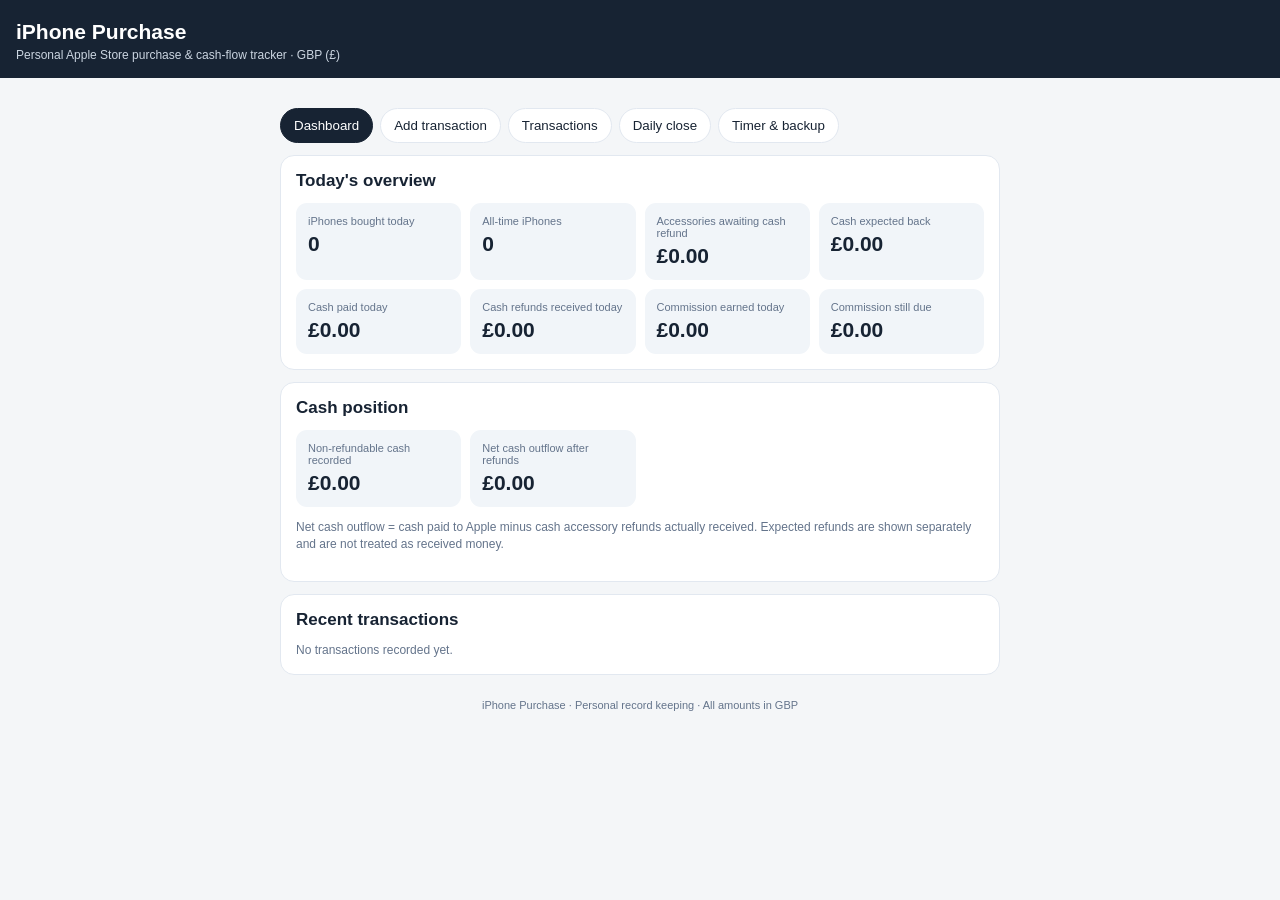
==== index.html @ ad288392 "Add files via upload" ====
<!doctype html>
<html lang="en">
<head>
<meta charset="utf-8">
<meta name="viewport" content="width=device-width, initial-scale=1, viewport-fit=cover">
<meta name="theme-color" content="#172333">
<title>iPhone Purchase</title>
<style>
:root{--ink:#172333;--muted:#64748b;--line:#e2e8f0;--bg:#f4f6f8;--card:#fff;--green:#16794b;--amber:#9a6200;--red:#b42318}
*{box-sizing:border-box}body{margin:0;background:var(--bg);color:#172333;font:15px -apple-system,BlinkMacSystemFont,"Segoe UI",sans-serif}
header{background:var(--ink);color:white;padding:20px 16px 16px;position:sticky;top:0;z-index:3}
header h1{font-size:21px;margin:0 0 4px}header p{margin:0;color:#cbd5e1;font-size:12px}
main{max-width:760px;margin:auto;padding:14px 12px 90px}
nav{display:flex;gap:7px;overflow:auto;padding:10px 0 12px;position:sticky;top:69px;background:var(--bg);z-index:2}
nav button{white-space:nowrap;border:1px solid var(--line);background:white;border-radius:20px;padding:9px 13px;color:var(--ink)}
nav button.active{background:var(--ink);color:white;border-color:var(--ink)}
section{display:none}section.active{display:block}
.card{background:var(--card);border:1px solid var(--line);border-radius:14px;padding:15px;margin:0 0 12px}
h2{font-size:17px;margin:0 0 12px}h3{font-size:14px;margin:0 0 9px}
.grid{display:grid;grid-template-columns:repeat(2,minmax(0,1fr));gap:9px}
.metric{background:#f1f5f9;border-radius:11px;padding:12px}.metric small{display:block;color:var(--muted);font-size:11px}.metric strong{display:block;font-size:21px;margin-top:5px;font-variant-numeric:tabular-nums}
label{display:block;font-size:12px;color:#475569;margin:10px 0 5px}
input,select,textarea{width:100%;padding:11px;border:1px solid #cbd5e1;border-radius:9px;background:white;font:inherit;color:var(--ink)}
input[type=checkbox]{width:auto}
.row{display:grid;grid-template-columns:1fr 1fr;gap:9px}
button.primary,.primary{background:var(--ink);color:white;border:0;border-radius:9px;padding:12px 14px;font-weight:600;width:100%;margin-top:12px}
button.secondary{background:white;border:1px solid var(--line);border-radius:9px;padding:10px 12px;color:var(--ink)}
button.danger{color:var(--red);border-color:#fecaca}
.note{font-size:12px;color:var(--muted);line-height:1.45}
.pill{display:inline-block;padding:4px 8px;border-radius:20px;background:#fef3c7;color:#854d0e;font-size:11px}
.pill.done{background:#dcfce7;color:#166534}
.item{border-top:1px solid var(--line);padding:12px 0}.item:first-child{border-top:0}
.itemhead{display:flex;justify-content:space-between;gap:10px;align-items:start}
.money{font-variant-numeric:tabular-nums;font-weight:650}
.actions{display:flex;gap:7px;flex-wrap:wrap;margin-top:9px}
.actions button{width:auto;margin:0}
.hidden{display:none!important}
#timer{font-size:34px;text-align:center;font-weight:700;font-variant-numeric:tabular-nums;padding:12px}
footer{color:var(--muted);font-size:11px;text-align:center;padding:12px}
@media(min-width:600px){main{padding:20px}nav{top:69px}.grid{grid-template-columns:repeat(4,minmax(0,1fr))}}
</style>
</head>
<body>
<header><h1>iPhone Purchase</h1><p>Personal Apple Store purchase & cash-flow tracker · GBP (£)</p></header>
<main>
<nav id="tabs">
<button class="active" data-tab="home">Dashboard</button><button data-tab="add">Add transaction</button><button data-tab="records">Transactions</button><button data-tab="day">Daily close</button><button data-tab="tools">Timer & backup</button>
</nav>

<section id="home" class="active">
<div class="card"><h2>Today's overview</h2><div class="grid">
<div class="metric"><small>iPhones bought today</small><strong id="todayPhones">0</strong></div>
<div class="metric"><small>All-time iPhones</small><strong id="allPhones">0</strong></div>
<div class="metric"><small>Accessories awaiting cash refund</small><strong id="pendingRefund">£0.00</strong></div>
<div class="metric"><small>Cash expected back</small><strong id="cashExpected">£0.00</strong></div>
<div class="metric"><small>Cash paid today</small><strong id="cashPaid">£0.00</strong></div>
<div class="metric"><small>Cash refunds received today</small><strong id="refundsToday">£0.00</strong></div>
<div class="metric"><small>Commission earned today</small><strong id="commissionToday">£0.00</strong></div>
<div class="metric"><small>Commission still due</small><strong id="commissionDue">£0.00</strong></div>
</div></div>
<div class="card"><h2>Cash position</h2><div class="grid">
<div class="metric"><small>Non-refundable cash recorded</small><strong id="nonrefTotal">£0.00</strong></div>
<div class="metric"><small>Net cash outflow after refunds</small><strong id="netCash">£0.00</strong></div>
</div><p class="note">Net cash outflow = cash paid to Apple minus cash accessory refunds actually received. Expected refunds are shown separately and are not treated as received money.</p></div>
<div class="card"><h2>Recent transactions</h2><div id="recent" class="note">No transactions recorded yet.</div></div>
</section>

<section id="add">
<div class="card"><h2>Record an Apple Store transaction</h2>
<p class="note">Enter the invoice total and split the payment across Apple Account balance, cash and card. The three payment amounts must equal the invoice total.</p>
<form id="txForm">
<label>Transaction date and time</label><input id="txDate" type="datetime-local" required>
<div class="row"><div><label>iPhone model</label><select id="model"><option>iPhone 18 Pro</option><option>iPhone 18 Pro Max</option><option>iPhone 18</option><option>iPhone Air</option><option>Other / older model</option></select></div><div><label>Colour / finish</label><input id="colour" placeholder="e.g. Natural Titanium"></div></div>
<div class="row"><div><label>Storage</label><input id="storage" placeholder="e.g. 256 GB"></div><div><label>Quantity</label><input id="qty" type="number" min="1" step="1" value="1" required></div></div>
<div class="row"><div><label>iPhone item total (£)</label><input id="phoneTotal" type="number" min="0" step=".01" placeholder="0.00" required></div><div><label>Accessories total (£)</label><input id="accessoryTotal" type="number" min="0" step=".01" value="0"></div></div>
<label>Invoice total (£)</label><input id="invoiceTotal" type="number" min="0" step=".01" placeholder="Total including accessories" required>
<label>Invoice number / reference (optional)</label><input id="invoiceRef" placeholder="Invoice reference">
<div class="row"><div><label>Apple Account balance (£)</label><input id="applePay" type="number" min="0" step=".01" value="0"></div><div><label>Cash paid (£)</label><input id="cashPay" type="number" min="0" step=".01" value="0"></div></div>
<label>Credit/debit card paid (£)</label><input id="cardPay" type="number" min="0" step=".01" value="0">
<div class="row"><div><label>Non-refundable cash (£)</label><input id="nonref" type="number" min="0" step=".01" value="0" required></div><div><label>Cash refund expected for accessories (£)</label><input id="refundExpected" type="number" min="0" step=".01" value="0"></div></div>
<div class="row"><div><label>Separate commission earned (£)</label><input id="commission" type="number" min="0" step=".01" value="0"></div><div><label>Commission already received (£)</label><input id="commissionReceived" type="number" min="0" step=".01" value="0"></div></div>
<label>Notes (optional)</label><textarea id="notes" rows="2" placeholder="Store, details, etc."></textarea>
<div id="validation" class="note" aria-live="polite"></div>
<button class="primary" type="submit">Save transaction & generate message</button>
</form></div>
</section>

<section id="records"><div class="card"><h2>Transaction history</h2><div id="allRecords" class="note">No transactions recorded yet.</div></div></section>

<section id="day">
<div class="card"><h2>Daily expenses & earnings</h2>
<label>Date</label><input id="dayDate" type="date">
<label>Expense description</label><input id="expenseName" placeholder="e.g. Travel, parking, food">
<label>Expense amount (£)</label><input id="expenseAmount" type="number" min="0" step=".01" placeholder="0.00">
<button class="primary" id="addExpense">Add expense</button>
<div id="daySummary" style="margin-top:15px"></div>
<div id="expensesList"></div>
</div>
<div class="card"><h2>Commission payments</h2><p class="note">Mark a commission as received only when the money has actually arrived.</p><div id="commissionList"></div></div>
</section>

<section id="tools">
<div class="card"><h2>Transaction timer</h2><div id="timer">00:00:00</div><p class="note" id="timerStatus" style="text-align:center">Timer stopped</p><div class="row"><button class="secondary" id="startTimer">Start</button><button class="secondary" id="stopTimer">Stop</button></div><button class="secondary" id="resetTimer">Reset</button><p class="note">The timer is a working-session timer. It records elapsed time while this page is open; use Stop when finished.</p></div>
<div class="card"><h2>Backup your records</h2><p class="note">Your records are stored on this iPhone in this browser. Export a backup regularly and keep it somewhere safe, such as iCloud Drive.</p><button class="primary" id="export">Export backup (JSON)</button><label>Restore from a previous backup</label><input type="file" id="importFile" accept="application/json"><p class="note">Restoring replaces the current records in this browser. Export a backup first.</p></div>
<div class="card"><h2>Data and calculation rules</h2><p class="note">Cash expected = accessory refund expected minus refunds already received. Net cash outflow = cash paid minus cash refunds received. Non-refundable cash is separately recorded for the partner message. Commission is tracked separately from that amount. The app does not assume an expected refund or unpaid commission has been received.</p></div>
</section>
<footer>iPhone Purchase · Personal record keeping · All amounts in GBP</footer>
</main>
<script>
(function(){
const $=id=>document.getElementById(id), money=n=>'£'+(Number(n)||0).toFixed(2), num=id=>Number($(id).value)||0;
let data=JSON.parse(localStorage.getItem('ipurchase_data')||'{"transactions":[],"expenses":[]}');
let timerStart=null,timerElapsed=0,timerInterval=null;
const save=()=>localStorage.setItem('ipurchase_data',JSON.stringify(data));
const today=()=>new Date().toISOString().slice(0,10);
const dateValue=()=>{let d=new Date();d.setMinutes(d.getMinutes()-d.getTimezoneOffset());return d.toISOString().slice(0,16)};
$('txDate').value=dateValue();$('dayDate').value=today();
function txDate(t){return (t.date||'').slice(0,10)}
function refundReceived(t){return (t.refunds||[]).reduce((s,r)=>s+r.amount,0)}
function cashExpected(t){return Math.max(0,t.refundExpected-refundReceived(t))}
function render(){
 const tx=data.transactions, td=today(), todays=tx.filter(t=>txDate(t)===td);
 const sum=(arr,k)=>arr.reduce((s,t)=>s+(Number(t[k])||0),0);
 $('todayPhones').textContent=todays.reduce((s,t)=>s+t.qty,0);
 $('allPhones').textContent=tx.reduce((s,t)=>s+t.qty,0);
 $('pendingRefund').textContent=money(tx.reduce((s,t)=>s+cashExpected(t),0));
 $('cashExpected').textContent=money(tx.reduce((s,t)=>s+cashExpected(t),0));
 $('cashPaid').textContent=money(sum(todays,'cash'));
 $('refundsToday').textContent=money(todays.reduce((s,t)=>s+refundReceived(t),0));
 $('commissionToday').textContent=money(sum(todays,'commission'));
 $('commissionDue').textContent=money(tx.reduce((s,t)=>s+Math.max(0,t.commission-t.commissionReceived),0));
 $('nonrefTotal').textContent=money(sum(tx,'nonref'));
 $('netCash').textContent=money(tx.reduce((s,t)=>s+t.cash-refundReceived(t),0));
 const recent=[...tx].reverse().slice(0,4);
 $('recent').innerHTML=recent.length?recent.map(t=>txLine(t,false)).join(''):'No transactions recorded yet.';
 $('allRecords').innerHTML=tx.length?[...tx].reverse().map(t=>txLine(t,true)).join(''):'No transactions recorded yet.';
 renderDay();
 renderCommission();
}
function txLine(t,actions){
 const pending=cashExpected(t), refunded=refundReceived(t);
 return `<div class="item"><div class="itemhead"><div><strong>${esc(t.model)} × ${t.qty}</strong><div class="note">${esc(t.date.replace('T',' '))}${t.ref?' · '+esc(t.ref):''}</div></div><strong class="money">${money(t.total)}</strong></div><div class="note">Apple balance ${money(t.apple)} · Cash ${money(t.cash)} · Card ${money(t.card)}<br>Accessories ${money(t.accessories)} · Non-refundable cash ${money(t.nonref)} · Commission ${money(t.commission)}</div><div class="note">Refund received ${money(refunded)} · Still expected ${money(pending)}</div>${pending>0?`<div class="actions"><button class="secondary" onclick="recordRefund('${t.id}')">Complete cash refund</button></div>`:'<span class="pill done">Refund complete / none due</span>'}${actions?`<div class="actions"><button class="secondary" onclick="copyMsg('${t.id}')">Copy partner message</button><button class="secondary danger" onclick="deleteTx('${t.id}')">Delete</button></div>`:''}</div>`;
}
function renderDay(){
 const d=$('dayDate').value||today(), ts=data.transactions.filter(t=>txDate(t)===d), ex=data.expenses.filter(e=>e.date===d);
 const earned=ts.reduce((s,t)=>s+t.commission,0), received=ts.reduce((s,t)=>s+t.commissionReceived,0), expenses=ex.reduce((s,e)=>s+e.amount,0);
 $('daySummary').innerHTML=`<div class="grid"><div class="metric"><small>Commission earned</small><strong>${money(earned)}</strong></div><div class="metric"><small>Commission received</small><strong>${money(received)}</strong></div><div class="metric"><small>Commission outstanding</small><strong>${money(earned-received)}</strong></div><div class="metric"><small>Expenses</small><strong>${money(expenses)}</strong></div><div class="metric"><small>Net earned (earned less expenses)</small><strong>${money(earned-expenses)}</strong></div><div class="metric"><small>Cash received less expenses</small><strong>${money(received-expenses)}</strong></div></div>`;
 $('expensesList').innerHTML=ex.length?'<h3 style="margin-top:14px">Expenses</h3>'+ex.map(e=>`<div class="item">${esc(e.name)} <strong style="float:right">${money(e.amount)}</strong></div>`).join(''):'<p class="note">No expenses entered for this date.</p>';
}
function renderCommission(){
 const pending=data.transactions.filter(t=>t.commission>t.commissionReceived);
 $('commissionList').innerHTML=pending.length?pending.map(t=>`<div class="item"><strong>${esc(t.model)}</strong><div class="note">${esc(t.date.replace('T',' '))} · Outstanding ${money(t.commission-t.commissionReceived)}</div><button class="secondary" onclick="receiveCommission('${t.id}')">Mark remaining commission received</button></div>`).join(''):'<p class="note">No outstanding commission.</p>';
}
function esc(s){return String(s??'').replace(/[&<>"']/g,c=>({'&':'&amp;','<':'&lt;','>':'&gt;','"':'&quot;',"'":'&#39;'}[c]))}
function message(t){return `Done with £${t.nonref.toFixed(2)}`}
window.copyMsg=async id=>{let t=data.transactions.find(x=>x.id===id);if(!t)return;let m=message(t);try{await navigator.clipboard.writeText(m);alert('Copied: '+m)}catch(e){prompt('Copy this partner message:',m)}};
window.recordRefund=id=>{let t=data.transactions.find(x=>x.id===id);if(!t)return;let left=cashExpected(t);let v=prompt('Cash refund actually received (£). Amount still expected: '+money(left),left.toFixed(2));if(v===null)return;let a=Number(v);if(!Number.isFinite(a)||a<=0||a>left+0.001){alert('Enter an amount greater than zero and no more than the outstanding expected refund.');return}t.refunds=t.refunds||[];t.refunds.push({amount:a,date:new Date().toISOString()});save();render()};
window.deleteTx=id=>{if(!confirm('Delete this transaction and its refund history?'))return;data.transactions=data.transactions.filter(t=>t.id!==id);save();render()};
window.receiveCommission=id=>{let t=data.transactions.find(x=>x.id===id);if(!t)return;let due=t.commission-t.commissionReceived;let v=prompt('Commission received now (£). Outstanding: '+money(due),due.toFixed(2));if(v===null)return;let a=Number(v);if(!Number.isFinite(a)||a<=0||a>due+0.001){alert('Enter an amount up to the outstanding commission.');return}t.commissionReceived+=a;save();render()};
$('tabs').addEventListener('click',e=>{let b=e.target.closest('button[data-tab]');if(!b)return;document.querySelectorAll('nav button').forEach(x=>x.classList.toggle('active',x===b));document.querySelectorAll('main section').forEach(s=>s.classList.toggle('active',s.id===b.dataset.tab));});
$('accessoryTotal').addEventListener('input',()=>{$('refundExpected').value=$('accessoryTotal').value||0});
$('txForm').addEventListener('submit',e=>{
 e.preventDefault();
 let total=num('invoiceTotal'),apple=num('applePay'),cash=num('cashPay'),card=num('cardPay'),nonref=num('nonref'),expected=num('refundExpected'),commission=num('commission'),commReceived=num('commissionReceived');
 let errors=[];
 if(Math.abs(apple+cash+card-total)>.009)errors.push('Apple balance + cash + card must equal the invoice total.');
 if(nonref>cash)errors.push('Non-refundable cash cannot exceed the cash paid amount.');
 if(expected>num('accessoryTotal'))errors.push('Expected cash refund cannot exceed the accessories total.');
 if(commReceived>commission)errors.push('Commission received cannot exceed commission earned.');
 if(num('phoneTotal')+num('accessoryTotal')>total+.009)errors.push('iPhone total plus accessories cannot exceed the invoice total.');
 if(num('qty')<1||!Number.isInteger(num('qty')))errors.push('Quantity must be a whole number of at least 1.');
 $('validation').textContent=errors.join(' ');
 if(errors.length)return;
 let t={id:crypto.randomUUID?crypto.randomUUID():String(Date.now()),date:$('txDate').value,model:$('model').value+( $('storage').value?' · '+$('storage').value:'' )+( $('colour').value?' · '+$('colour').value:''),qty:num('qty'),phoneTotal:num('phoneTotal'),accessories:num('accessoryTotal'),total,apple,cash,card,nonref,refundExpected:expected,refunds:[],commission,commissionReceived:commReceived,ref:$('invoiceRef').value,notes:$('notes').value};
 data.transactions.push(t);save();render();
 let msg=message(t);$('validation').innerHTML='Saved successfully. Partner message: <strong>'+esc(msg)+'</strong>';
 try{navigator.clipboard.writeText(msg)}catch(e){}
 e.target.reset();$('txDate').value=dateValue();$('qty').value=1;$('applePay').value=0;$('cashPay').value=0;$('cardPay').value=0;$('accessoryTotal').value=0;$('refundExpected').value=0;$('nonref').value=0;$('commission').value=0;$('commissionReceived').value=0;
});
$('addExpense').addEventListener('click',()=>{let name=$('expenseName').value.trim(),amount=num('expenseAmount'),date=$('dayDate').value;if(!name||amount<=0){alert('Enter an expense description and amount.');return}data.expenses.push({id:String(Date.now()),date,name,amount});save();$('expenseName').value='';$('expenseAmount').value='';render()});
$('dayDate').addEventListener('change',renderDay);
function timerRender(){let s=Math.floor(timerElapsed+(timerStart?(Date.now()-timerStart)/1000:0));$('timer').textContent=[Math.floor(s/3600),Math.floor(s%3600/60),s%60].map(n=>String(n).padStart(2,'0')).join(':')}
$('startTimer').onclick=()=>{if(timerStart)return;timerStart=Date.now();$('timerStatus').textContent='Timer running';timerInterval=setInterval(timerRender,500)};
$('stopTimer').onclick=()=>{if(timerStart){timerElapsed+=(Date.now()-timerStart)/1000;timerStart=null;clearInterval(timerInterval);$('timerStatus').textContent='Timer stopped'}timerRender()};
$('resetTimer').onclick=()=>{timerStart=null;timerElapsed=0;clearInterval(timerInterval);$('timerStatus').textContent='Timer reset';timerRender()};
$('export').onclick=()=>{let blob=new Blob([JSON.stringify(data,null,2)],{type:'application/json'}),url=URL.createObjectURL(blob),a=document.createElement('a');a.href=url;a.download='iphone-purchase-backup-'+today()+'.json';a.click();URL.revokeObjectURL(url)};
$('importFile').onchange=async e=>{let f=e.target.files[0];if(!f)return;try{let v=JSON.parse(await f.text());if(!v||!Array.isArray(v.transactions)||!Array.isArray(v.expenses))throw Error();if(!confirm('Replace current records with this backup?'))return;data=v;save();render();alert('Backup restored.')}catch(err){alert('This backup file is invalid.')}e.target.value=''};
render();
})();
</script>
</body></html>
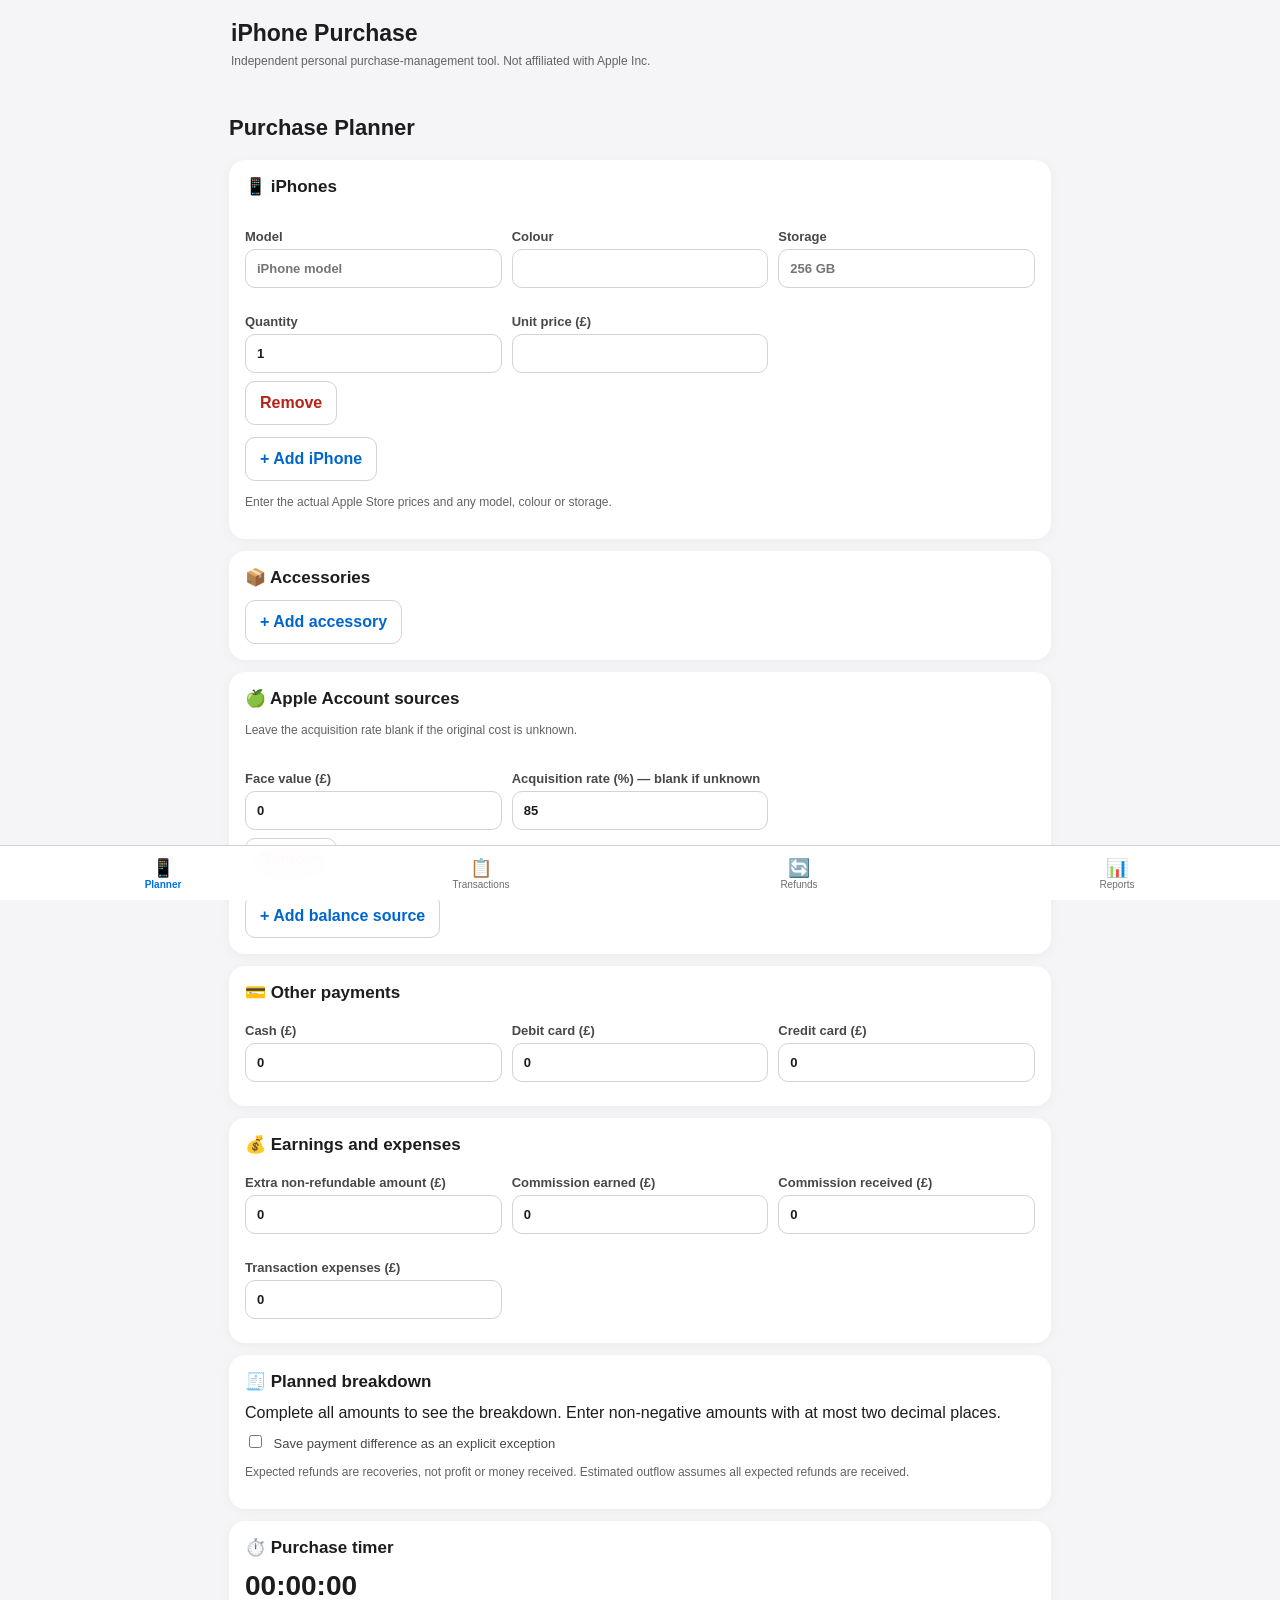
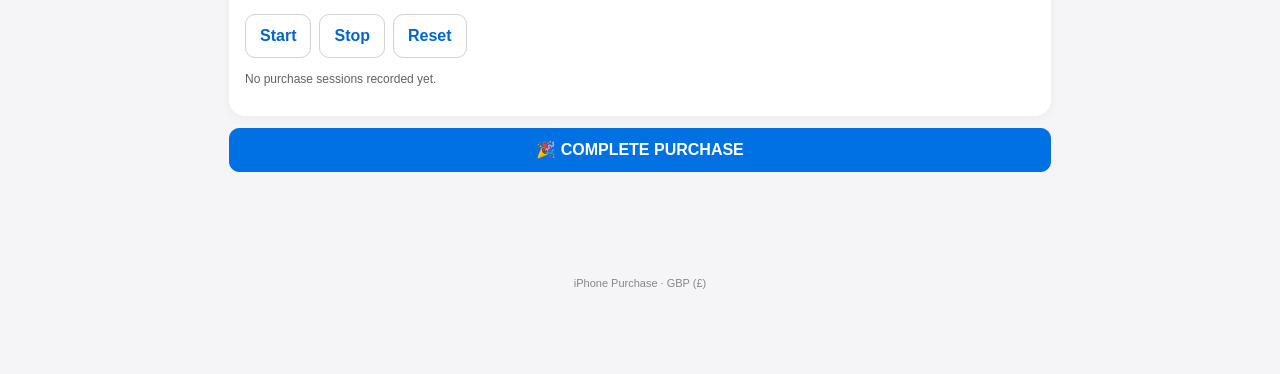
==== commit 3cc6d1b1: "Add mobile purchase and financial workflows Co-authored-by: ashar15169 <353837147+ashar15169@users.n" ====
--- a/index.html
+++ b/index.html
@@ -1,191 +1,43 @@
 <!doctype html>
 <html lang="en">
 <head>
-<meta charset="utf-8">
-<meta name="viewport" content="width=device-width, initial-scale=1, viewport-fit=cover">
-<meta name="theme-color" content="#172333">
-<title>iPhone Purchase</title>
-<style>
-:root{--ink:#172333;--muted:#64748b;--line:#e2e8f0;--bg:#f4f6f8;--card:#fff;--green:#16794b;--amber:#9a6200;--red:#b42318}
-*{box-sizing:border-box}body{margin:0;background:var(--bg);color:#172333;font:15px -apple-system,BlinkMacSystemFont,"Segoe UI",sans-serif}
-header{background:var(--ink);color:white;padding:20px 16px 16px;position:sticky;top:0;z-index:3}
-header h1{font-size:21px;margin:0 0 4px}header p{margin:0;color:#cbd5e1;font-size:12px}
-main{max-width:760px;margin:auto;padding:14px 12px 90px}
-nav{display:flex;gap:7px;overflow:auto;padding:10px 0 12px;position:sticky;top:69px;background:var(--bg);z-index:2}
-nav button{white-space:nowrap;border:1px solid var(--line);background:white;border-radius:20px;padding:9px 13px;color:var(--ink)}
-nav button.active{background:var(--ink);color:white;border-color:var(--ink)}
-section{display:none}section.active{display:block}
-.card{background:var(--card);border:1px solid var(--line);border-radius:14px;padding:15px;margin:0 0 12px}
-h2{font-size:17px;margin:0 0 12px}h3{font-size:14px;margin:0 0 9px}
-.grid{display:grid;grid-template-columns:repeat(2,minmax(0,1fr));gap:9px}
-.metric{background:#f1f5f9;border-radius:11px;padding:12px}.metric small{display:block;color:var(--muted);font-size:11px}.metric strong{display:block;font-size:21px;margin-top:5px;font-variant-numeric:tabular-nums}
-label{display:block;font-size:12px;color:#475569;margin:10px 0 5px}
-input,select,textarea{width:100%;padding:11px;border:1px solid #cbd5e1;border-radius:9px;background:white;font:inherit;color:var(--ink)}
-input[type=checkbox]{width:auto}
-.row{display:grid;grid-template-columns:1fr 1fr;gap:9px}
-button.primary,.primary{background:var(--ink);color:white;border:0;border-radius:9px;padding:12px 14px;font-weight:600;width:100%;margin-top:12px}
-button.secondary{background:white;border:1px solid var(--line);border-radius:9px;padding:10px 12px;color:var(--ink)}
-button.danger{color:var(--red);border-color:#fecaca}
-.note{font-size:12px;color:var(--muted);line-height:1.45}
-.pill{display:inline-block;padding:4px 8px;border-radius:20px;background:#fef3c7;color:#854d0e;font-size:11px}
-.pill.done{background:#dcfce7;color:#166534}
-.item{border-top:1px solid var(--line);padding:12px 0}.item:first-child{border-top:0}
-.itemhead{display:flex;justify-content:space-between;gap:10px;align-items:start}
-.money{font-variant-numeric:tabular-nums;font-weight:650}
-.actions{display:flex;gap:7px;flex-wrap:wrap;margin-top:9px}
-.actions button{width:auto;margin:0}
-.hidden{display:none!important}
-#timer{font-size:34px;text-align:center;font-weight:700;font-variant-numeric:tabular-nums;padding:12px}
-footer{color:var(--muted);font-size:11px;text-align:center;padding:12px}
-@media(min-width:600px){main{padding:20px}nav{top:69px}.grid{grid-template-columns:repeat(4,minmax(0,1fr))}}
-</style>
+  <meta charset="utf-8">
+  <meta name="viewport" content="width=device-width, initial-scale=1, viewport-fit=cover">
+  <meta name="theme-color" content="#f5f5f7">
+  <title>iPhone Purchase</title>
+  <link rel="stylesheet" href="style.css">
 </head>
 <body>
-<header><h1>iPhone Purchase</h1><p>Personal Apple Store purchase & cash-flow tracker · GBP (£)</p></header>
+<header><h1><span class="brand" aria-hidden="true"> </span>iPhone Purchase</h1><p>Independent personal purchase-management tool. Not affiliated with Apple Inc.</p></header>
+<nav aria-label="Main navigation">
+  <button class="active" data-tab="planner">📱<span>Planner</span></button>
+  <button data-tab="transactions">📋<span>Transactions</span></button>
+  <button data-tab="refunds">🔄<span>Refunds</span></button>
+  <button data-tab="reports">📊<span>Reports</span></button>
+</nav>
 <main>
-<nav id="tabs">
-<button class="active" data-tab="home">Dashboard</button><button data-tab="add">Add transaction</button><button data-tab="records">Transactions</button><button data-tab="day">Daily close</button><button data-tab="tools">Timer & backup</button>
-</nav>
-
-<section id="home" class="active">
-<div class="card"><h2>Today's overview</h2><div class="grid">
-<div class="metric"><small>iPhones bought today</small><strong id="todayPhones">0</strong></div>
-<div class="metric"><small>All-time iPhones</small><strong id="allPhones">0</strong></div>
-<div class="metric"><small>Accessories awaiting cash refund</small><strong id="pendingRefund">£0.00</strong></div>
-<div class="metric"><small>Cash expected back</small><strong id="cashExpected">£0.00</strong></div>
-<div class="metric"><small>Cash paid today</small><strong id="cashPaid">£0.00</strong></div>
-<div class="metric"><small>Cash refunds received today</small><strong id="refundsToday">£0.00</strong></div>
-<div class="metric"><small>Commission earned today</small><strong id="commissionToday">£0.00</strong></div>
-<div class="metric"><small>Commission still due</small><strong id="commissionDue">£0.00</strong></div>
-</div></div>
-<div class="card"><h2>Cash position</h2><div class="grid">
-<div class="metric"><small>Non-refundable cash recorded</small><strong id="nonrefTotal">£0.00</strong></div>
-<div class="metric"><small>Net cash outflow after refunds</small><strong id="netCash">£0.00</strong></div>
-</div><p class="note">Net cash outflow = cash paid to Apple minus cash accessory refunds actually received. Expected refunds are shown separately and are not treated as received money.</p></div>
-<div class="card"><h2>Recent transactions</h2><div id="recent" class="note">No transactions recorded yet.</div></div>
-</section>
-
-<section id="add">
-<div class="card"><h2>Record an Apple Store transaction</h2>
-<p class="note">Enter the invoice total and split the payment across Apple Account balance, cash and card. The three payment amounts must equal the invoice total.</p>
-<form id="txForm">
-<label>Transaction date and time</label><input id="txDate" type="datetime-local" required>
-<div class="row"><div><label>iPhone model</label><select id="model"><option>iPhone 18 Pro</option><option>iPhone 18 Pro Max</option><option>iPhone 18</option><option>iPhone Air</option><option>Other / older model</option></select></div><div><label>Colour / finish</label><input id="colour" placeholder="e.g. Natural Titanium"></div></div>
-<div class="row"><div><label>Storage</label><input id="storage" placeholder="e.g. 256 GB"></div><div><label>Quantity</label><input id="qty" type="number" min="1" step="1" value="1" required></div></div>
-<div class="row"><div><label>iPhone item total (£)</label><input id="phoneTotal" type="number" min="0" step=".01" placeholder="0.00" required></div><div><label>Accessories total (£)</label><input id="accessoryTotal" type="number" min="0" step=".01" value="0"></div></div>
-<label>Invoice total (£)</label><input id="invoiceTotal" type="number" min="0" step=".01" placeholder="Total including accessories" required>
-<label>Invoice number / reference (optional)</label><input id="invoiceRef" placeholder="Invoice reference">
-<div class="row"><div><label>Apple Account balance (£)</label><input id="applePay" type="number" min="0" step=".01" value="0"></div><div><label>Cash paid (£)</label><input id="cashPay" type="number" min="0" step=".01" value="0"></div></div>
-<label>Credit/debit card paid (£)</label><input id="cardPay" type="number" min="0" step=".01" value="0">
-<div class="row"><div><label>Non-refundable cash (£)</label><input id="nonref" type="number" min="0" step=".01" value="0" required></div><div><label>Cash refund expected for accessories (£)</label><input id="refundExpected" type="number" min="0" step=".01" value="0"></div></div>
-<div class="row"><div><label>Separate commission earned (£)</label><input id="commission" type="number" min="0" step=".01" value="0"></div><div><label>Commission already received (£)</label><input id="commissionReceived" type="number" min="0" step=".01" value="0"></div></div>
-<label>Notes (optional)</label><textarea id="notes" rows="2" placeholder="Store, details, etc."></textarea>
-<div id="validation" class="note" aria-live="polite"></div>
-<button class="primary" type="submit">Save transaction & generate message</button>
-</form></div>
-</section>
-
-<section id="records"><div class="card"><h2>Transaction history</h2><div id="allRecords" class="note">No transactions recorded yet.</div></div></section>
-
-<section id="day">
-<div class="card"><h2>Daily expenses & earnings</h2>
-<label>Date</label><input id="dayDate" type="date">
-<label>Expense description</label><input id="expenseName" placeholder="e.g. Travel, parking, food">
-<label>Expense amount (£)</label><input id="expenseAmount" type="number" min="0" step=".01" placeholder="0.00">
-<button class="primary" id="addExpense">Add expense</button>
-<div id="daySummary" style="margin-top:15px"></div>
-<div id="expensesList"></div>
-</div>
-<div class="card"><h2>Commission payments</h2><p class="note">Mark a commission as received only when the money has actually arrived.</p><div id="commissionList"></div></div>
-</section>
-
-<section id="tools">
-<div class="card"><h2>Transaction timer</h2><div id="timer">00:00:00</div><p class="note" id="timerStatus" style="text-align:center">Timer stopped</p><div class="row"><button class="secondary" id="startTimer">Start</button><button class="secondary" id="stopTimer">Stop</button></div><button class="secondary" id="resetTimer">Reset</button><p class="note">The timer is a working-session timer. It records elapsed time while this page is open; use Stop when finished.</p></div>
-<div class="card"><h2>Backup your records</h2><p class="note">Your records are stored on this iPhone in this browser. Export a backup regularly and keep it somewhere safe, such as iCloud Drive.</p><button class="primary" id="export">Export backup (JSON)</button><label>Restore from a previous backup</label><input type="file" id="importFile" accept="application/json"><p class="note">Restoring replaces the current records in this browser. Export a backup first.</p></div>
-<div class="card"><h2>Data and calculation rules</h2><p class="note">Cash expected = accessory refund expected minus refunds already received. Net cash outflow = cash paid minus cash refunds received. Non-refundable cash is separately recorded for the partner message. Commission is tracked separately from that amount. The app does not assume an expected refund or unpaid commission has been received.</p></div>
-</section>
-<footer>iPhone Purchase · Personal record keeping · All amounts in GBP</footer>
+  <div id="notice" role="status" aria-live="polite"></div>
+  <section id="planner">
+    <h2>Purchase Planner</h2>
+    <form id="purchaseForm">
+      <div class="card"><h3>📱 iPhones</h3><div id="phones"></div><button type="button" class="secondary" id="addPhone">+ Add iPhone</button><p class="hint">Enter the actual Apple Store prices and any model, colour or storage.</p></div>
+      <div class="card"><h3>📦 Accessories</h3><div id="accessories"></div><button type="button" class="secondary" id="addAccessory">+ Add accessory</button></div>
+      <div class="card"><h3>🍏 Apple Account sources</h3><p class="hint">Leave the acquisition rate blank if the original cost is unknown.</p><div id="sources"></div><button type="button" class="secondary" id="addSource">+ Add balance source</button><div id="comparison"></div></div>
+      <div class="card"><h3>💳 Other payments</h3><div class="fields"><label>Cash (£)<input id="cash" type="number" min="0" step="0.01" value="0" required></label><label>Debit card (£)<input id="debit" type="number" min="0" step="0.01" value="0" required></label><label>Credit card (£)<input id="credit" type="number" min="0" step="0.01" value="0" required></label></div></div>
+      <div class="card"><h3>💰 Earnings and expenses</h3><div class="fields"><label>Extra non-refundable amount (£)<input id="extra" type="number" min="0" step="0.01" value="0" required></label><label>Commission earned (£)<input id="commission" type="number" min="0" step="0.01" value="0" required></label><label>Commission received (£)<input id="commissionReceived" type="number" min="0" step="0.01" value="0" required></label><label>Transaction expenses (£)<input id="purchaseExpense" type="number" min="0" step="0.01" value="0" required></label></div></div>
+      <div class="card"><h3>🧾 Planned breakdown</h3><div id="breakdown"></div><label class="check"><input id="exception" type="checkbox"> Save payment difference as an explicit exception</label><p class="hint">Expected refunds are recoveries, not profit or money received. Estimated outflow assumes all expected refunds are received.</p></div>
+      <div class="card"><h3>⏱️ Purchase timer</h3><strong id="timer">00:00:00</strong><div class="actions"><button type="button" class="secondary" id="startTimer">Start</button><button type="button" class="secondary" id="stopTimer">Stop</button><button type="button" class="secondary" id="resetTimer">Reset</button></div><p class="hint" id="timerStats"></p></div>
+      <button class="primary" type="submit">🎉 COMPLETE PURCHASE</button>
+    </form>
+  </section>
+  <section id="transactions" hidden><h2>Transactions</h2><div class="card"><div id="transactionStats" class="metrics"></div></div><div class="card"><div class="fields"><label>Search<input id="search" type="search" placeholder="Reference or model"></label><label>Date<input id="filterDate" type="date"></label><label>Model<input id="filterModel" placeholder="Model"></label><label>Refund status<select id="filterRefund"><option value="">All</option><option>Awaiting return</option><option>Returned, refund pending</option><option>Partially refunded</option><option>Fully refunded</option><option>Not refundable</option></select></label><label>Verification<select id="filterVerification"><option value="">All</option><option>Awaiting verification</option><option>Match</option><option>Difference detected</option></select></label></div><div id="transactionList"></div></div></section>
+  <section id="refunds" hidden><h2>Refunds</h2><div class="card"><div id="refundStats" class="metrics"></div></div><div id="refundList"></div></section>
+  <section id="reports" hidden><h2>Earnings &amp; Reports</h2><div class="card"><div id="reportStats" class="metrics"></div><p class="hint">Estimated profit uses earned commission; it is not cash received. Profit is incomplete if balance acquisition costs are unknown.</p></div><div class="card"><h3>Add expense</h3><form id="expenseForm"><div class="fields"><label>Date<input id="expenseDate" type="date" required></label><label>Description<input id="expenseDescription" required></label><label>Category<input id="expenseCategory" required></label><label>Amount (£)<input id="expenseAmount" type="number" min="0.01" step="0.01" required></label><label>Transaction reference (optional)<input id="expenseTransaction"></label></div><button class="primary">Add expense</button></form><div id="expenseList"></div></div>
+  <div class="card"><h3>☁️ Backup and privacy</h3><p class="hint">Records and invoice attachments stay in this browser on this device. They do not sync and can be lost when browser data is cleared. Export a backup regularly and keep it private.</p><div class="actions"><button id="exportJson" class="secondary">Export JSON backup</button><button id="exportCsv" class="secondary">Export transactions CSV</button></div><label>Restore JSON backup (replaces current records)<input id="importJson" type="file" accept=".json,application/json"></label></div></section>
 </main>
-<script>
-(function(){
-const $=id=>document.getElementById(id), money=n=>'£'+(Number(n)||0).toFixed(2), num=id=>Number($(id).value)||0;
-let data=JSON.parse(localStorage.getItem('ipurchase_data')||'{"transactions":[],"expenses":[]}');
-let timerStart=null,timerElapsed=0,timerInterval=null;
-const save=()=>localStorage.setItem('ipurchase_data',JSON.stringify(data));
-const today=()=>new Date().toISOString().slice(0,10);
-const dateValue=()=>{let d=new Date();d.setMinutes(d.getMinutes()-d.getTimezoneOffset());return d.toISOString().slice(0,16)};
-$('txDate').value=dateValue();$('dayDate').value=today();
-function txDate(t){return (t.date||'').slice(0,10)}
-function refundReceived(t){return (t.refunds||[]).reduce((s,r)=>s+r.amount,0)}
-function cashExpected(t){return Math.max(0,t.refundExpected-refundReceived(t))}
-function render(){
- const tx=data.transactions, td=today(), todays=tx.filter(t=>txDate(t)===td);
- const sum=(arr,k)=>arr.reduce((s,t)=>s+(Number(t[k])||0),0);
- $('todayPhones').textContent=todays.reduce((s,t)=>s+t.qty,0);
- $('allPhones').textContent=tx.reduce((s,t)=>s+t.qty,0);
- $('pendingRefund').textContent=money(tx.reduce((s,t)=>s+cashExpected(t),0));
- $('cashExpected').textContent=money(tx.reduce((s,t)=>s+cashExpected(t),0));
- $('cashPaid').textContent=money(sum(todays,'cash'));
- $('refundsToday').textContent=money(todays.reduce((s,t)=>s+refundReceived(t),0));
- $('commissionToday').textContent=money(sum(todays,'commission'));
- $('commissionDue').textContent=money(tx.reduce((s,t)=>s+Math.max(0,t.commission-t.commissionReceived),0));
- $('nonrefTotal').textContent=money(sum(tx,'nonref'));
- $('netCash').textContent=money(tx.reduce((s,t)=>s+t.cash-refundReceived(t),0));
- const recent=[...tx].reverse().slice(0,4);
- $('recent').innerHTML=recent.length?recent.map(t=>txLine(t,false)).join(''):'No transactions recorded yet.';
- $('allRecords').innerHTML=tx.length?[...tx].reverse().map(t=>txLine(t,true)).join(''):'No transactions recorded yet.';
- renderDay();
- renderCommission();
-}
-function txLine(t,actions){
- const pending=cashExpected(t), refunded=refundReceived(t);
- return `<div class="item"><div class="itemhead"><div><strong>${esc(t.model)} × ${t.qty}</strong><div class="note">${esc(t.date.replace('T',' '))}${t.ref?' · '+esc(t.ref):''}</div></div><strong class="money">${money(t.total)}</strong></div><div class="note">Apple balance ${money(t.apple)} · Cash ${money(t.cash)} · Card ${money(t.card)}<br>Accessories ${money(t.accessories)} · Non-refundable cash ${money(t.nonref)} · Commission ${money(t.commission)}</div><div class="note">Refund received ${money(refunded)} · Still expected ${money(pending)}</div>${pending>0?`<div class="actions"><button class="secondary" onclick="recordRefund('${t.id}')">Complete cash refund</button></div>`:'<span class="pill done">Refund complete / none due</span>'}${actions?`<div class="actions"><button class="secondary" onclick="copyMsg('${t.id}')">Copy partner message</button><button class="secondary danger" onclick="deleteTx('${t.id}')">Delete</button></div>`:''}</div>`;
-}
-function renderDay(){
- const d=$('dayDate').value||today(), ts=data.transactions.filter(t=>txDate(t)===d), ex=data.expenses.filter(e=>e.date===d);
- const earned=ts.reduce((s,t)=>s+t.commission,0), received=ts.reduce((s,t)=>s+t.commissionReceived,0), expenses=ex.reduce((s,e)=>s+e.amount,0);
- $('daySummary').innerHTML=`<div class="grid"><div class="metric"><small>Commission earned</small><strong>${money(earned)}</strong></div><div class="metric"><small>Commission received</small><strong>${money(received)}</strong></div><div class="metric"><small>Commission outstanding</small><strong>${money(earned-received)}</strong></div><div class="metric"><small>Expenses</small><strong>${money(expenses)}</strong></div><div class="metric"><small>Net earned (earned less expenses)</small><strong>${money(earned-expenses)}</strong></div><div class="metric"><small>Cash received less expenses</small><strong>${money(received-expenses)}</strong></div></div>`;
- $('expensesList').innerHTML=ex.length?'<h3 style="margin-top:14px">Expenses</h3>'+ex.map(e=>`<div class="item">${esc(e.name)} <strong style="float:right">${money(e.amount)}</strong></div>`).join(''):'<p class="note">No expenses entered for this date.</p>';
-}
-function renderCommission(){
- const pending=data.transactions.filter(t=>t.commission>t.commissionReceived);
- $('commissionList').innerHTML=pending.length?pending.map(t=>`<div class="item"><strong>${esc(t.model)}</strong><div class="note">${esc(t.date.replace('T',' '))} · Outstanding ${money(t.commission-t.commissionReceived)}</div><button class="secondary" onclick="receiveCommission('${t.id}')">Mark remaining commission received</button></div>`).join(''):'<p class="note">No outstanding commission.</p>';
-}
-function esc(s){return String(s??'').replace(/[&<>"']/g,c=>({'&':'&amp;','<':'&lt;','>':'&gt;','"':'&quot;',"'":'&#39;'}[c]))}
-function message(t){return `Done with £${t.nonref.toFixed(2)}`}
-window.copyMsg=async id=>{let t=data.transactions.find(x=>x.id===id);if(!t)return;let m=message(t);try{await navigator.clipboard.writeText(m);alert('Copied: '+m)}catch(e){prompt('Copy this partner message:',m)}};
-window.recordRefund=id=>{let t=data.transactions.find(x=>x.id===id);if(!t)return;let left=cashExpected(t);let v=prompt('Cash refund actually received (£). Amount still expected: '+money(left),left.toFixed(2));if(v===null)return;let a=Number(v);if(!Number.isFinite(a)||a<=0||a>left+0.001){alert('Enter an amount greater than zero and no more than the outstanding expected refund.');return}t.refunds=t.refunds||[];t.refunds.push({amount:a,date:new Date().toISOString()});save();render()};
-window.deleteTx=id=>{if(!confirm('Delete this transaction and its refund history?'))return;data.transactions=data.transactions.filter(t=>t.id!==id);save();render()};
-window.receiveCommission=id=>{let t=data.transactions.find(x=>x.id===id);if(!t)return;let due=t.commission-t.commissionReceived;let v=prompt('Commission received now (£). Outstanding: '+money(due),due.toFixed(2));if(v===null)return;let a=Number(v);if(!Number.isFinite(a)||a<=0||a>due+0.001){alert('Enter an amount up to the outstanding commission.');return}t.commissionReceived+=a;save();render()};
-$('tabs').addEventListener('click',e=>{let b=e.target.closest('button[data-tab]');if(!b)return;document.querySelectorAll('nav button').forEach(x=>x.classList.toggle('active',x===b));document.querySelectorAll('main section').forEach(s=>s.classList.toggle('active',s.id===b.dataset.tab));});
-$('accessoryTotal').addEventListener('input',()=>{$('refundExpected').value=$('accessoryTotal').value||0});
-$('txForm').addEventListener('submit',e=>{
- e.preventDefault();
- let total=num('invoiceTotal'),apple=num('applePay'),cash=num('cashPay'),card=num('cardPay'),nonref=num('nonref'),expected=num('refundExpected'),commission=num('commission'),commReceived=num('commissionReceived');
- let errors=[];
- if(Math.abs(apple+cash+card-total)>.009)errors.push('Apple balance + cash + card must equal the invoice total.');
- if(nonref>cash)errors.push('Non-refundable cash cannot exceed the cash paid amount.');
- if(expected>num('accessoryTotal'))errors.push('Expected cash refund cannot exceed the accessories total.');
- if(commReceived>commission)errors.push('Commission received cannot exceed commission earned.');
- if(num('phoneTotal')+num('accessoryTotal')>total+.009)errors.push('iPhone total plus accessories cannot exceed the invoice total.');
- if(num('qty')<1||!Number.isInteger(num('qty')))errors.push('Quantity must be a whole number of at least 1.');
- $('validation').textContent=errors.join(' ');
- if(errors.length)return;
- let t={id:crypto.randomUUID?crypto.randomUUID():String(Date.now()),date:$('txDate').value,model:$('model').value+( $('storage').value?' · '+$('storage').value:'' )+( $('colour').value?' · '+$('colour').value:''),qty:num('qty'),phoneTotal:num('phoneTotal'),accessories:num('accessoryTotal'),total,apple,cash,card,nonref,refundExpected:expected,refunds:[],commission,commissionReceived:commReceived,ref:$('invoiceRef').value,notes:$('notes').value};
- data.transactions.push(t);save();render();
- let msg=message(t);$('validation').innerHTML='Saved successfully. Partner message: <strong>'+esc(msg)+'</strong>';
- try{navigator.clipboard.writeText(msg)}catch(e){}
- e.target.reset();$('txDate').value=dateValue();$('qty').value=1;$('applePay').value=0;$('cashPay').value=0;$('cardPay').value=0;$('accessoryTotal').value=0;$('refundExpected').value=0;$('nonref').value=0;$('commission').value=0;$('commissionReceived').value=0;
-});
-$('addExpense').addEventListener('click',()=>{let name=$('expenseName').value.trim(),amount=num('expenseAmount'),date=$('dayDate').value;if(!name||amount<=0){alert('Enter an expense description and amount.');return}data.expenses.push({id:String(Date.now()),date,name,amount});save();$('expenseName').value='';$('expenseAmount').value='';render()});
-$('dayDate').addEventListener('change',renderDay);
-function timerRender(){let s=Math.floor(timerElapsed+(timerStart?(Date.now()-timerStart)/1000:0));$('timer').textContent=[Math.floor(s/3600),Math.floor(s%3600/60),s%60].map(n=>String(n).padStart(2,'0')).join(':')}
-$('startTimer').onclick=()=>{if(timerStart)return;timerStart=Date.now();$('timerStatus').textContent='Timer running';timerInterval=setInterval(timerRender,500)};
-$('stopTimer').onclick=()=>{if(timerStart){timerElapsed+=(Date.now()-timerStart)/1000;timerStart=null;clearInterval(timerInterval);$('timerStatus').textContent='Timer stopped'}timerRender()};
-$('resetTimer').onclick=()=>{timerStart=null;timerElapsed=0;clearInterval(timerInterval);$('timerStatus').textContent='Timer reset';timerRender()};
-$('export').onclick=()=>{let blob=new Blob([JSON.stringify(data,null,2)],{type:'application/json'}),url=URL.createObjectURL(blob),a=document.createElement('a');a.href=url;a.download='iphone-purchase-backup-'+today()+'.json';a.click();URL.revokeObjectURL(url)};
-$('importFile').onchange=async e=>{let f=e.target.files[0];if(!f)return;try{let v=JSON.parse(await f.text());if(!v||!Array.isArray(v.transactions)||!Array.isArray(v.expenses))throw Error();if(!confirm('Replace current records with this backup?'))return;data=v;save();render();alert('Backup restored.')}catch(err){alert('This backup file is invalid.')}e.target.value=''};
-render();
-})();
-</script>
-</body></html>+<dialog id="completion"><h2>Purchase saved</h2><p id="completionMessage"></p><div class="actions"><button id="copyMessage" class="primary">Copy Message</button><button id="scanNew" class="secondary">📸 Scan Apple invoice</button><button id="closeCompletion" class="secondary">Close</button></div></dialog>
+<dialog id="invoiceDialog"><h2>📸 Invoice verification</h2><p class="hint">Attach an image or PDF. OCR runs locally after downloading software and language data from a CDN; your invoice is not uploaded. PDF OCR and barcode detection are not available here. Check all fields manually.</p><label>Photograph, image or PDF<input id="invoiceFile" type="file" accept="image/*,application/pdf"></label><div class="actions"><button id="runOcr" class="secondary" type="button">Read image with OCR</button></div><p id="ocrStatus" class="hint" aria-live="polite"></p><label>Invoice reference<input id="scanRef"></label><label>Invoice total (£)<input id="scanTotal" type="number" min="0" step="0.01"></label><label>Recognised text / manual notes<textarea id="scanText" rows="5"></textarea></label><div id="invoiceComparison"></div><div class="actions"><button id="saveInvoice" class="primary" type="button">Approve and attach</button><button id="closeInvoice" class="secondary" type="button">Cancel</button></div></dialog>
+<footer>iPhone Purchase · GBP (£)</footer>
+<script src="app.js"></script>
+</body>
+</html>
--- a/style.css
+++ b/style.css
@@ -0,0 +1 @@
+:root{font-family:-apple-system,BlinkMacSystemFont,"Segoe UI",sans-serif;color:#1d1d1f;background:#f5f5f7}*{box-sizing:border-box}body{margin:0}header{padding:20px 16px 10px;max-width:850px;margin:auto}h1{font-size:23px;margin:0}header p,.hint{font-size:12px;line-height:1.5;color:#626267}header p{margin:5px 0}.brand{font-family:-apple-system,BlinkMacSystemFont,sans-serif}@supports not (-webkit-touch-callout:none){.brand{display:none}}main{max-width:850px;margin:auto;padding:12px 14px 105px}h2{font-size:22px}h3{font-size:17px;margin:0 0 12px}.card{background:#fff;border-radius:16px;padding:16px;margin:12px 0;box-shadow:0 2px 12px #0000000a}.fields{display:grid;grid-template-columns:repeat(2,minmax(0,1fr));gap:10px}label{display:block;font-size:13px;font-weight:600;color:#48484a;margin:8px 0}input,select,textarea{display:block;width:100%;margin-top:5px;border:1px solid #d2d2d7;border-radius:10px;padding:11px;font:inherit;color:#1d1d1f;background:white}input[type=checkbox]{display:inline;width:auto;margin-right:8px}.check{font-weight:400}.item{border-top:1px solid #e8e8ed;padding:12px 0}.item:first-child{border-top:0}.item h4{margin:0 0 8px}.rowline{display:flex;justify-content:space-between;gap:12px;margin:8px 0}.rowline span:last-child{text-align:right;font-weight:600;font-variant-numeric:tabular-nums}.warning{color:#b42318}.good{color:#16794b}.actions{display:flex;gap:8px;flex-wrap:wrap;margin-top:12px}button{font:inherit;cursor:pointer;min-height:44px}.primary,.secondary{border-radius:10px;padding:10px 14px;font-weight:600}.primary{background:#0071e3;color:white;border:1px solid #0071e3}.secondary{background:white;color:#0066cc;border:1px solid #d2d2d7}form>.primary{width:100%;font-size:16px}.danger{color:#b42318}.metrics{display:grid;grid-template-columns:repeat(2,minmax(0,1fr));gap:9px}.metric{background:#f5f5f7;border-radius:10px;padding:11px;overflow-wrap:anywhere}.metric small{display:block;color:#626267;font-size:11px}.metric strong{display:block;margin-top:5px;font-size:18px}.record{overflow-wrap:anywhere}nav{position:fixed;z-index:5;bottom:0;left:0;right:0;background:#ffffffed;border-top:1px solid #d2d2d7;display:flex;padding:5px 4px calc(5px + env(safe-area-inset-bottom));backdrop-filter:blur(12px)}nav button{flex:1;background:none;border:0;color:#6e6e73;font-size:18px;padding:3px}nav button span{display:block;font-size:10px}nav button.active{color:#0071e3;font-weight:700}#notice:not(:empty){padding:12px;border-radius:10px;background:#fff2d6;color:#633b00;margin-bottom:12px}dialog{border:0;border-radius:18px;box-shadow:0 8px 50px #0003;width:min(94%,560px);max-height:90vh;overflow:auto}dialog::backdrop{background:#0008}dialog .primary{width:auto}footer{text-align:center;color:#86868b;font-size:11px;margin-bottom:85px}#timer{font-size:28px;font-variant-numeric:tabular-nums}@media(min-width:650px){.fields,.metrics{grid-template-columns:repeat(3,minmax(0,1fr))}}
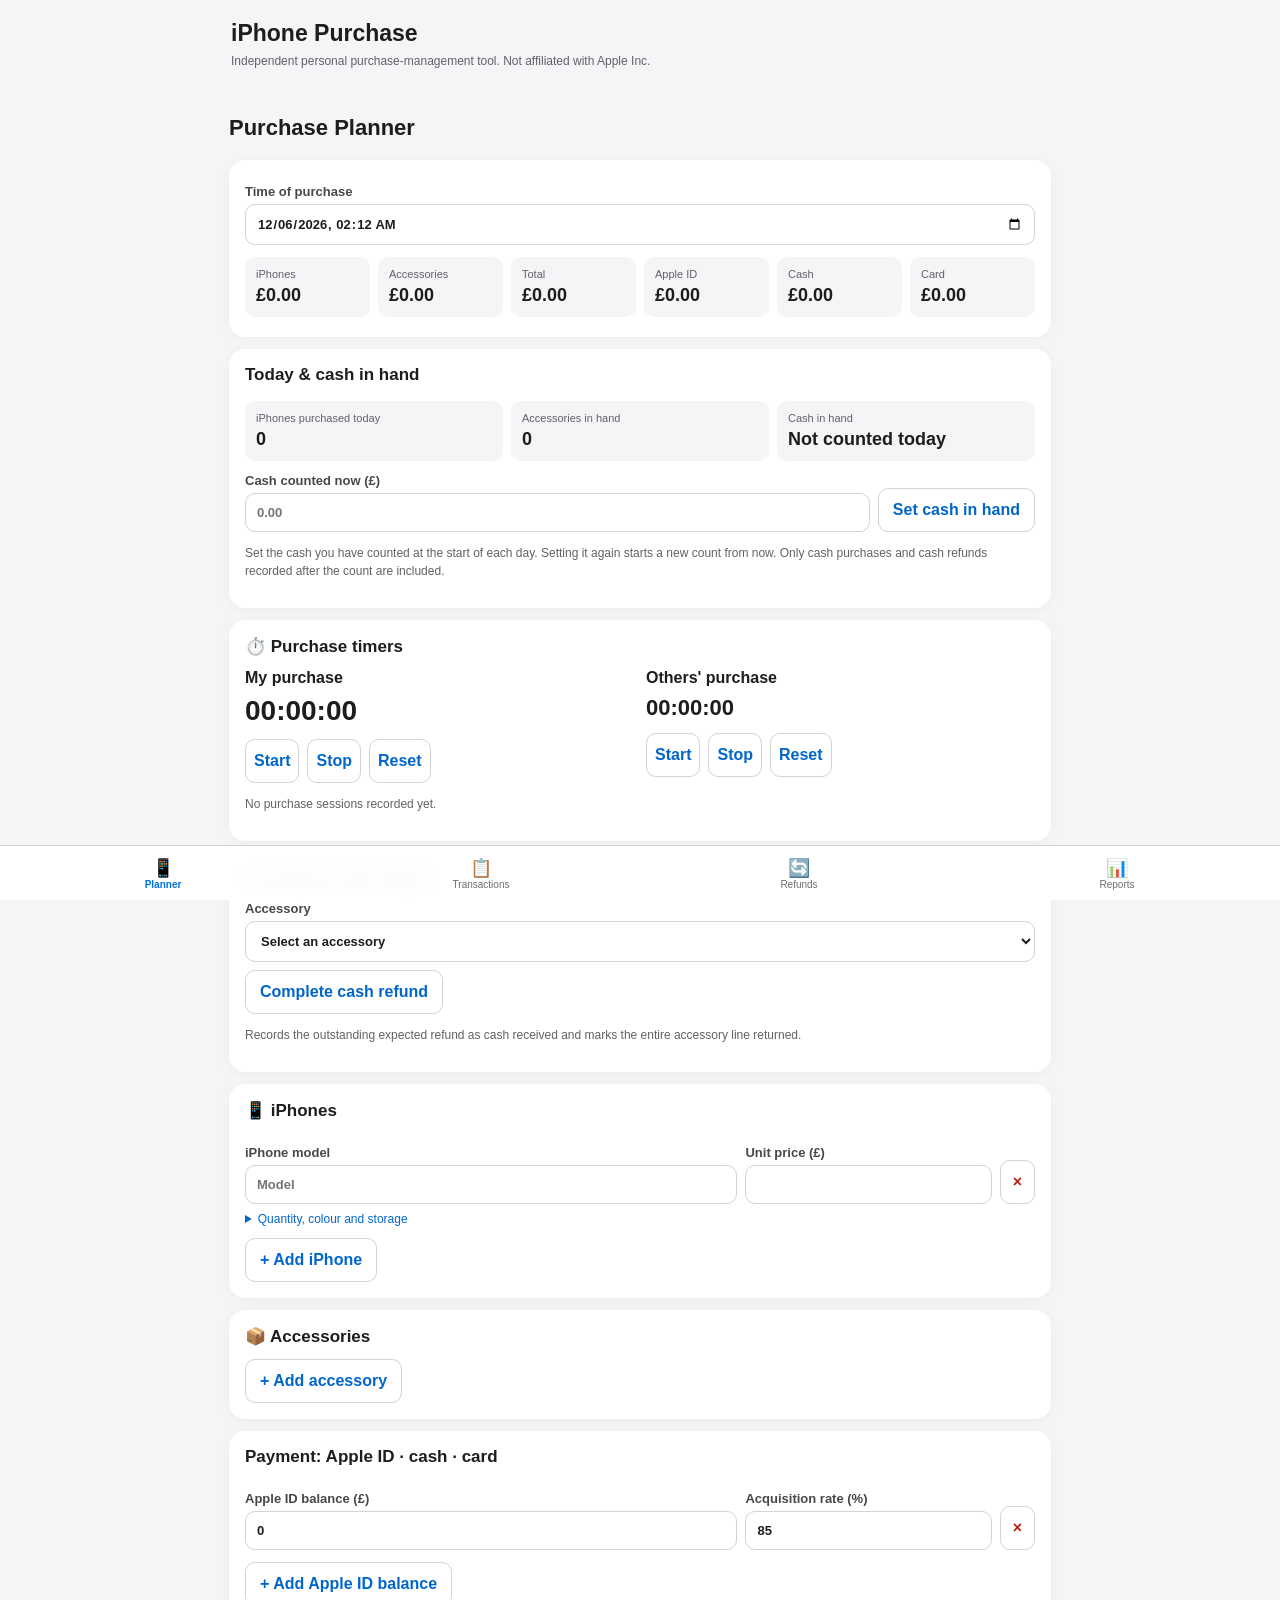
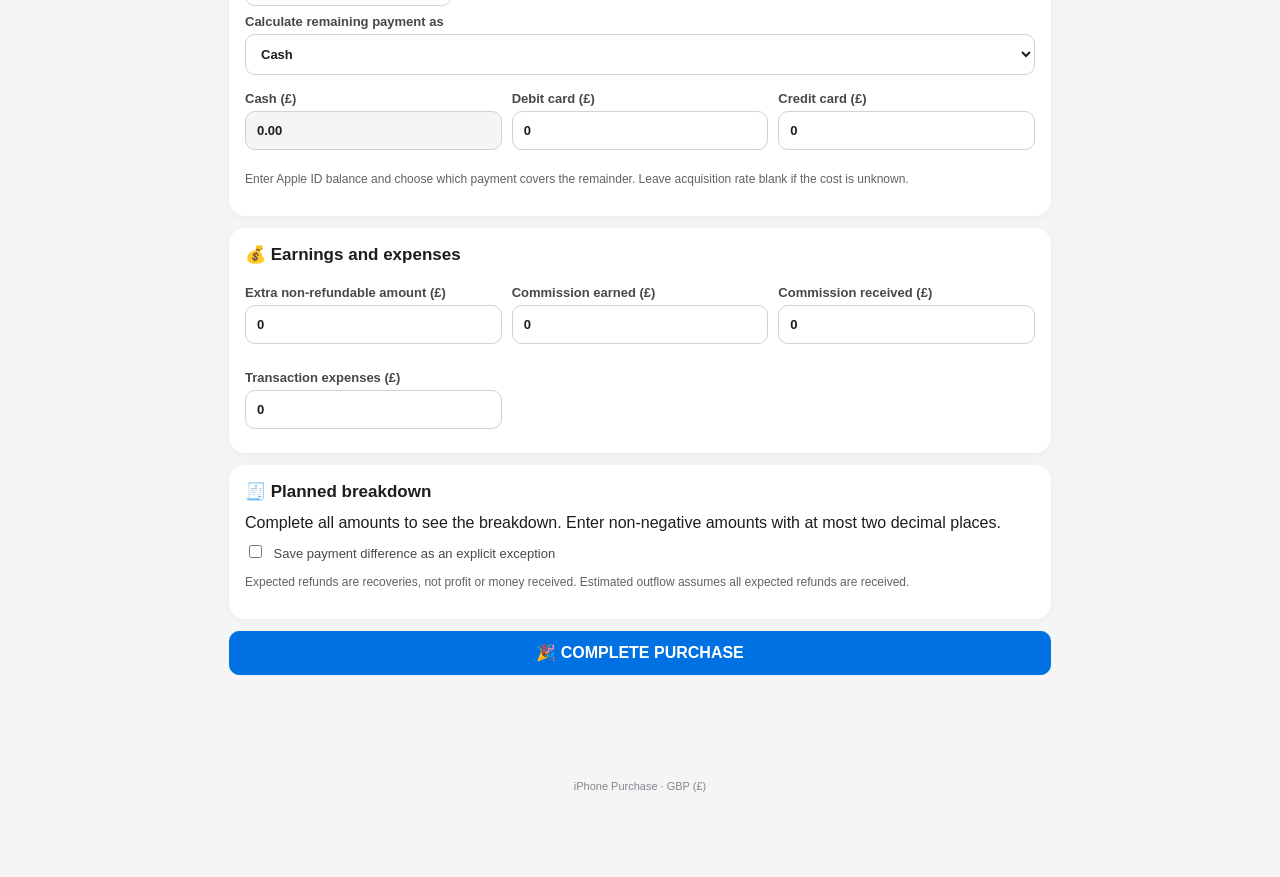
==== commit 93b543b4: "Update first-page purchase planner Co-authored-by: ashar15169 <353837147+ashar15169@users.noreply.gi" ====
--- a/index.html
+++ b/index.html
@@ -19,14 +19,16 @@
   <div id="notice" role="status" aria-live="polite"></div>
   <section id="planner">
     <h2>Purchase Planner</h2>
+    <div class="card"><label>Time of purchase<input id="purchaseTime" type="datetime-local" required form="purchaseForm"></label><div id="plannerTotals" class="planner-totals" aria-live="polite"></div></div>
+    <div class="card"><h3>Today &amp; cash in hand</h3><div id="dayStats" class="planner-totals"></div><div class="cash-opening"><label>Cash counted now (£)<input id="openingCash" type="number" min="0" step="0.01" placeholder="0.00"></label><button type="button" class="secondary" id="saveOpening">Set cash in hand</button></div><p class="hint">Set the cash you have counted at the start of each day. Setting it again starts a new count from now. Only cash purchases and cash refunds recorded after the count are included.</p></div>
+    <div class="card"><h3>⏱️ Purchase timers</h3><div class="timer-grid"><div><h4>My purchase</h4><strong id="timer">00:00:00</strong><div class="actions"><button type="button" class="secondary" id="startTimer">Start</button><button type="button" class="secondary" id="stopTimer">Stop</button><button type="button" class="secondary" id="resetTimer">Reset</button></div></div><div><h4>Others' purchase</h4><strong id="otherTimer">00:00:00</strong><div class="actions"><button type="button" class="secondary" id="startOtherTimer">Start</button><button type="button" class="secondary" id="stopOtherTimer">Stop</button><button type="button" class="secondary" id="resetOtherTimer">Reset</button></div></div></div><p class="hint" id="timerStats"></p></div>
+    <div class="card"><h3>Accessory cash refund</h3><label>Accessory<select id="refundAccessory"><option value="">Select an accessory</option></select></label><button type="button" class="secondary" id="completeRefund">Complete cash refund</button><p class="hint">Records the outstanding expected refund as cash received and marks the entire accessory line returned.</p></div>
     <form id="purchaseForm">
-      <div class="card"><h3>📱 iPhones</h3><div id="phones"></div><button type="button" class="secondary" id="addPhone">+ Add iPhone</button><p class="hint">Enter the actual Apple Store prices and any model, colour or storage.</p></div>
+      <div class="card"><h3>📱 iPhones</h3><div id="phones"></div><button type="button" class="secondary" id="addPhone">+ Add iPhone</button></div>
       <div class="card"><h3>📦 Accessories</h3><div id="accessories"></div><button type="button" class="secondary" id="addAccessory">+ Add accessory</button></div>
-      <div class="card"><h3>🍏 Apple Account sources</h3><p class="hint">Leave the acquisition rate blank if the original cost is unknown.</p><div id="sources"></div><button type="button" class="secondary" id="addSource">+ Add balance source</button><div id="comparison"></div></div>
-      <div class="card"><h3>💳 Other payments</h3><div class="fields"><label>Cash (£)<input id="cash" type="number" min="0" step="0.01" value="0" required></label><label>Debit card (£)<input id="debit" type="number" min="0" step="0.01" value="0" required></label><label>Credit card (£)<input id="credit" type="number" min="0" step="0.01" value="0" required></label></div></div>
+      <div class="card"><h3>Payment: Apple ID · cash · card</h3><div id="sources"></div><button type="button" class="secondary" id="addSource">+ Add Apple ID balance</button><label>Calculate remaining payment as<select id="autoPayment"><option value="cash">Cash</option><option value="debit">Debit card</option><option value="credit">Credit card</option><option value="">Manual split</option></select></label><div class="fields payment-fields"><label>Cash (£)<input id="cash" type="number" min="0" step="0.01" value="0" required></label><label>Debit card (£)<input id="debit" type="number" min="0" step="0.01" value="0" required></label><label>Credit card (£)<input id="credit" type="number" min="0" step="0.01" value="0" required></label></div><p class="hint">Enter Apple ID balance and choose which payment covers the remainder. Leave acquisition rate blank if the cost is unknown.</p><div id="comparison"></div></div>
       <div class="card"><h3>💰 Earnings and expenses</h3><div class="fields"><label>Extra non-refundable amount (£)<input id="extra" type="number" min="0" step="0.01" value="0" required></label><label>Commission earned (£)<input id="commission" type="number" min="0" step="0.01" value="0" required></label><label>Commission received (£)<input id="commissionReceived" type="number" min="0" step="0.01" value="0" required></label><label>Transaction expenses (£)<input id="purchaseExpense" type="number" min="0" step="0.01" value="0" required></label></div></div>
       <div class="card"><h3>🧾 Planned breakdown</h3><div id="breakdown"></div><label class="check"><input id="exception" type="checkbox"> Save payment difference as an explicit exception</label><p class="hint">Expected refunds are recoveries, not profit or money received. Estimated outflow assumes all expected refunds are received.</p></div>
-      <div class="card"><h3>⏱️ Purchase timer</h3><strong id="timer">00:00:00</strong><div class="actions"><button type="button" class="secondary" id="startTimer">Start</button><button type="button" class="secondary" id="stopTimer">Stop</button><button type="button" class="secondary" id="resetTimer">Reset</button></div><p class="hint" id="timerStats"></p></div>
       <button class="primary" type="submit">🎉 COMPLETE PURCHASE</button>
     </form>
   </section>
@@ -36,7 +38,7 @@
   <div class="card"><h3>☁️ Backup and privacy</h3><p class="hint">Records and invoice attachments stay in this browser on this device. They do not sync and can be lost when browser data is cleared. Export a backup regularly and keep it private.</p><div class="actions"><button id="exportJson" class="secondary">Export JSON backup</button><button id="exportCsv" class="secondary">Export transactions CSV</button></div><label>Restore JSON backup (replaces current records)<input id="importJson" type="file" accept=".json,application/json"></label></div></section>
 </main>
 <dialog id="completion"><h2>Purchase saved</h2><p id="completionMessage"></p><div class="actions"><button id="copyMessage" class="primary">Copy Message</button><button id="scanNew" class="secondary">📸 Scan Apple invoice</button><button id="closeCompletion" class="secondary">Close</button></div></dialog>
-<dialog id="invoiceDialog"><h2>📸 Invoice verification</h2><p class="hint">Attach an image or PDF. OCR runs locally after downloading software and language data from a CDN; your invoice is not uploaded. PDF OCR and barcode detection are not available here. Check all fields manually.</p><label>Photograph, image or PDF<input id="invoiceFile" type="file" accept="image/*,application/pdf"></label><div class="actions"><button id="runOcr" class="secondary" type="button">Read image with OCR</button></div><p id="ocrStatus" class="hint" aria-live="polite"></p><label>Invoice reference<input id="scanRef"></label><label>Invoice total (£)<input id="scanTotal" type="number" min="0" step="0.01"></label><label>Recognised text / manual notes<textarea id="scanText" rows="5"></textarea></label><div id="invoiceComparison"></div><div class="actions"><button id="saveInvoice" class="primary" type="button">Approve and attach</button><button id="closeInvoice" class="secondary" type="button">Cancel</button></div></dialog>
+<dialog id="invoiceDialog"><h2>📸 Invoice verification</h2><p class="hint">Attach an image or PDF. OCR runs locally after downloading software and language data from a CDN; your invoice is not uploaded. PDF OCR is unavailable. Barcode scanning requires browser support. Check all fields manually.</p><label>Photograph, image or PDF<input id="invoiceFile" type="file" accept="image/*,application/pdf"></label><div class="actions"><button id="runOcr" class="secondary" type="button">Read image with OCR</button><button id="scanCodes" class="secondary" type="button">Read barcode / QR</button></div><p id="ocrStatus" class="hint" aria-live="polite"></p><label>Invoice reference<input id="scanRef"></label><label>Invoice total (£)<input id="scanTotal" type="number" min="0" step="0.01"></label><label>Recognised text / manual notes<textarea id="scanText" rows="5"></textarea></label><div id="invoiceComparison"></div><label class="check"><input id="productsVerified" type="checkbox"> I manually checked that all products, quantities and prices match</label><div class="actions"><button id="saveInvoice" class="primary" type="button">Approve and attach</button><button id="closeInvoice" class="secondary" type="button">Cancel</button></div></dialog>
 <footer>iPhone Purchase · GBP (£)</footer>
 <script src="app.js"></script>
 </body>
--- a/style.css
+++ b/style.css
@@ -1 +1,2 @@
 :root{font-family:-apple-system,BlinkMacSystemFont,"Segoe UI",sans-serif;color:#1d1d1f;background:#f5f5f7}*{box-sizing:border-box}body{margin:0}header{padding:20px 16px 10px;max-width:850px;margin:auto}h1{font-size:23px;margin:0}header p,.hint{font-size:12px;line-height:1.5;color:#626267}header p{margin:5px 0}.brand{font-family:-apple-system,BlinkMacSystemFont,sans-serif}@supports not (-webkit-touch-callout:none){.brand{display:none}}main{max-width:850px;margin:auto;padding:12px 14px 105px}h2{font-size:22px}h3{font-size:17px;margin:0 0 12px}.card{background:#fff;border-radius:16px;padding:16px;margin:12px 0;box-shadow:0 2px 12px #0000000a}.fields{display:grid;grid-template-columns:repeat(2,minmax(0,1fr));gap:10px}label{display:block;font-size:13px;font-weight:600;color:#48484a;margin:8px 0}input,select,textarea{display:block;width:100%;margin-top:5px;border:1px solid #d2d2d7;border-radius:10px;padding:11px;font:inherit;color:#1d1d1f;background:white}input[type=checkbox]{display:inline;width:auto;margin-right:8px}.check{font-weight:400}.item{border-top:1px solid #e8e8ed;padding:12px 0}.item:first-child{border-top:0}.item h4{margin:0 0 8px}.rowline{display:flex;justify-content:space-between;gap:12px;margin:8px 0}.rowline span:last-child{text-align:right;font-weight:600;font-variant-numeric:tabular-nums}.warning{color:#b42318}.good{color:#16794b}.actions{display:flex;gap:8px;flex-wrap:wrap;margin-top:12px}button{font:inherit;cursor:pointer;min-height:44px}.primary,.secondary{border-radius:10px;padding:10px 14px;font-weight:600}.primary{background:#0071e3;color:white;border:1px solid #0071e3}.secondary{background:white;color:#0066cc;border:1px solid #d2d2d7}form>.primary{width:100%;font-size:16px}.danger{color:#b42318}.metrics{display:grid;grid-template-columns:repeat(2,minmax(0,1fr));gap:9px}.metric{background:#f5f5f7;border-radius:10px;padding:11px;overflow-wrap:anywhere}.metric small{display:block;color:#626267;font-size:11px}.metric strong{display:block;margin-top:5px;font-size:18px}.record{overflow-wrap:anywhere}nav{position:fixed;z-index:5;bottom:0;left:0;right:0;background:#ffffffed;border-top:1px solid #d2d2d7;display:flex;padding:5px 4px calc(5px + env(safe-area-inset-bottom));backdrop-filter:blur(12px)}nav button{flex:1;background:none;border:0;color:#6e6e73;font-size:18px;padding:3px}nav button span{display:block;font-size:10px}nav button.active{color:#0071e3;font-weight:700}#notice:not(:empty){padding:12px;border-radius:10px;background:#fff2d6;color:#633b00;margin-bottom:12px}dialog{border:0;border-radius:18px;box-shadow:0 8px 50px #0003;width:min(94%,560px);max-height:90vh;overflow:auto}dialog::backdrop{background:#0008}dialog .primary{width:auto}footer{text-align:center;color:#86868b;font-size:11px;margin-bottom:85px}#timer{font-size:28px;font-variant-numeric:tabular-nums}@media(min-width:650px){.fields,.metrics{grid-template-columns:repeat(3,minmax(0,1fr))}}
+.planner-totals{display:flex;gap:8px;overflow-x:auto;padding:4px 0}.planner-totals .metric{flex:1 0 110px}.compact-row{display:grid;grid-template-columns:minmax(0,2fr) minmax(0,1fr) auto;gap:8px;align-items:end}.compact-row label{min-width:0;margin:0}.compact-row input{min-width:0}.compact-row button{padding:10px 12px}.item details{margin-top:8px}.item summary{font-size:12px;color:#0066cc;cursor:pointer}.cash-opening{display:flex;gap:8px;align-items:end}.cash-opening label{flex:1;margin-bottom:0}.timer-grid{display:grid;grid-template-columns:repeat(2,minmax(0,1fr));gap:12px}.timer-grid h4{margin:0 0 8px}.timer-grid strong{font-size:22px;font-variant-numeric:tabular-nums}.timer-grid .actions button{padding:8px}.payment-fields input[readonly]{background:#f5f5f7}
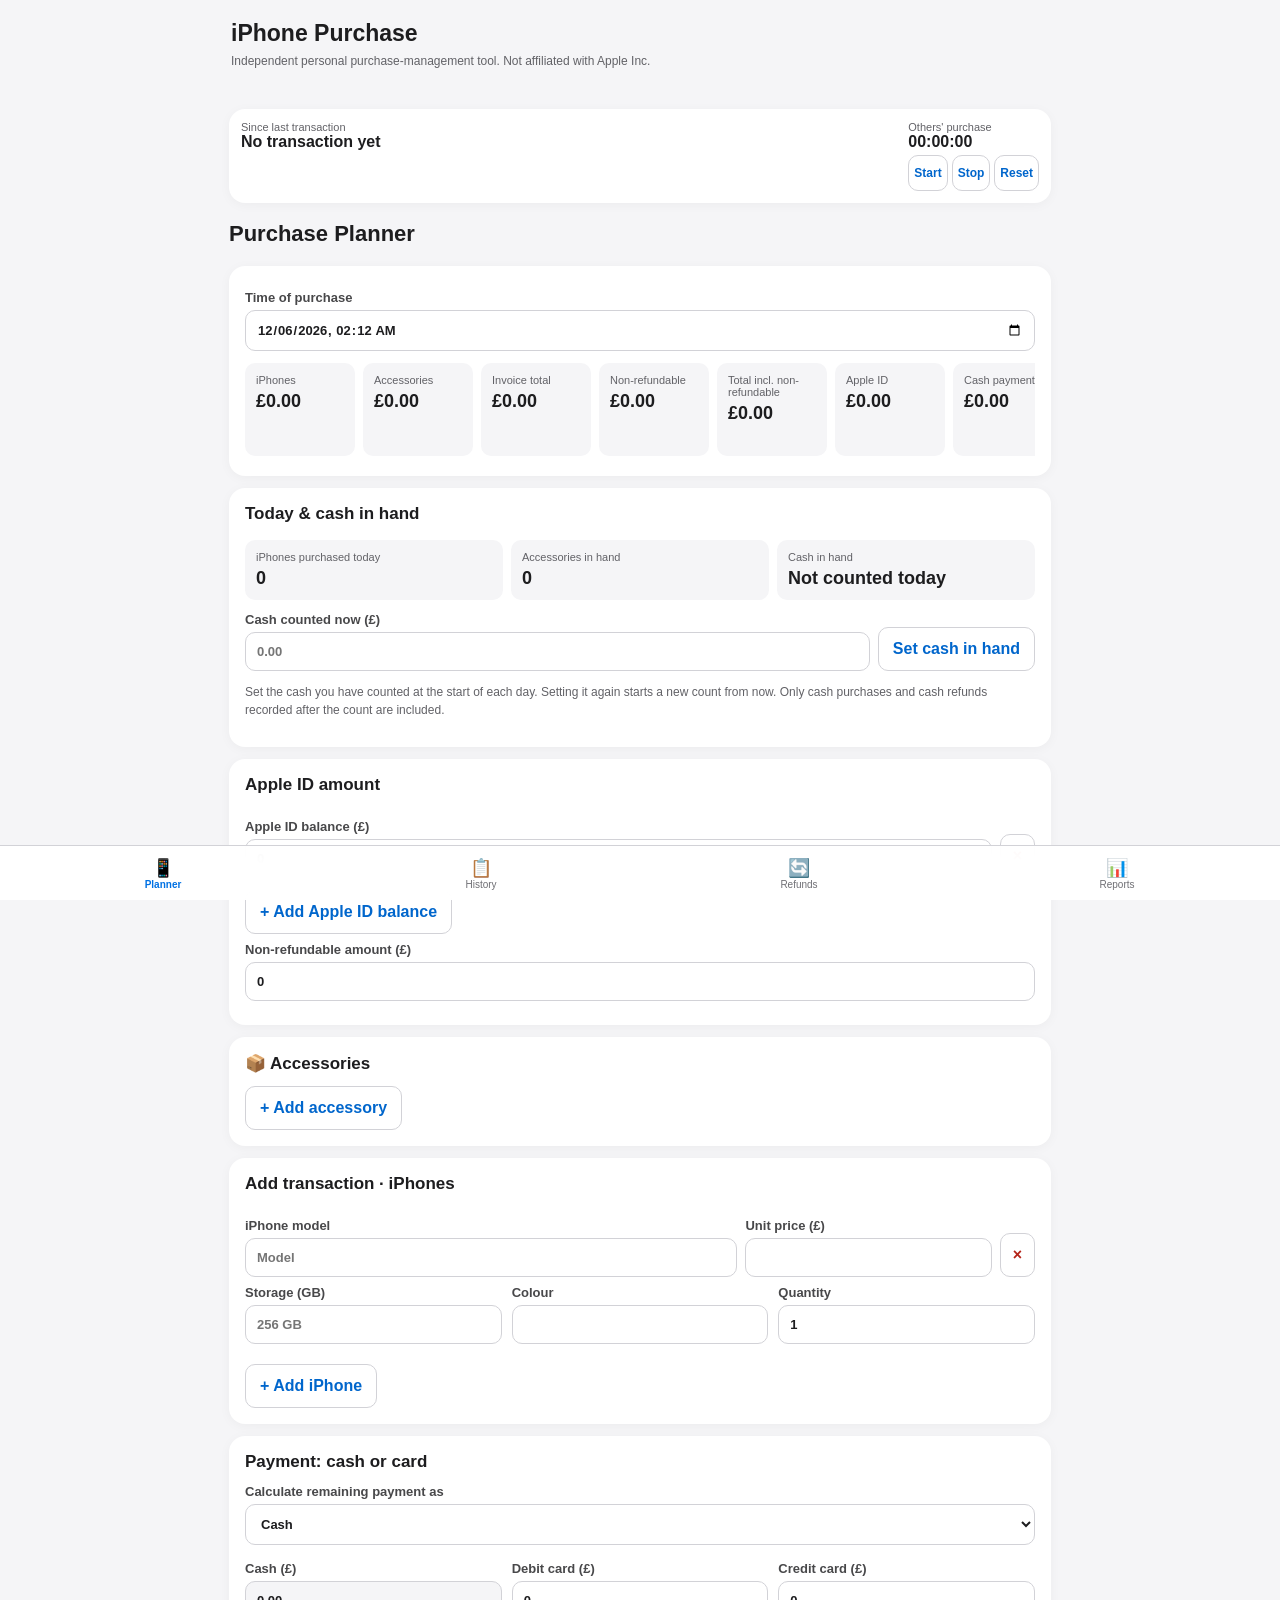
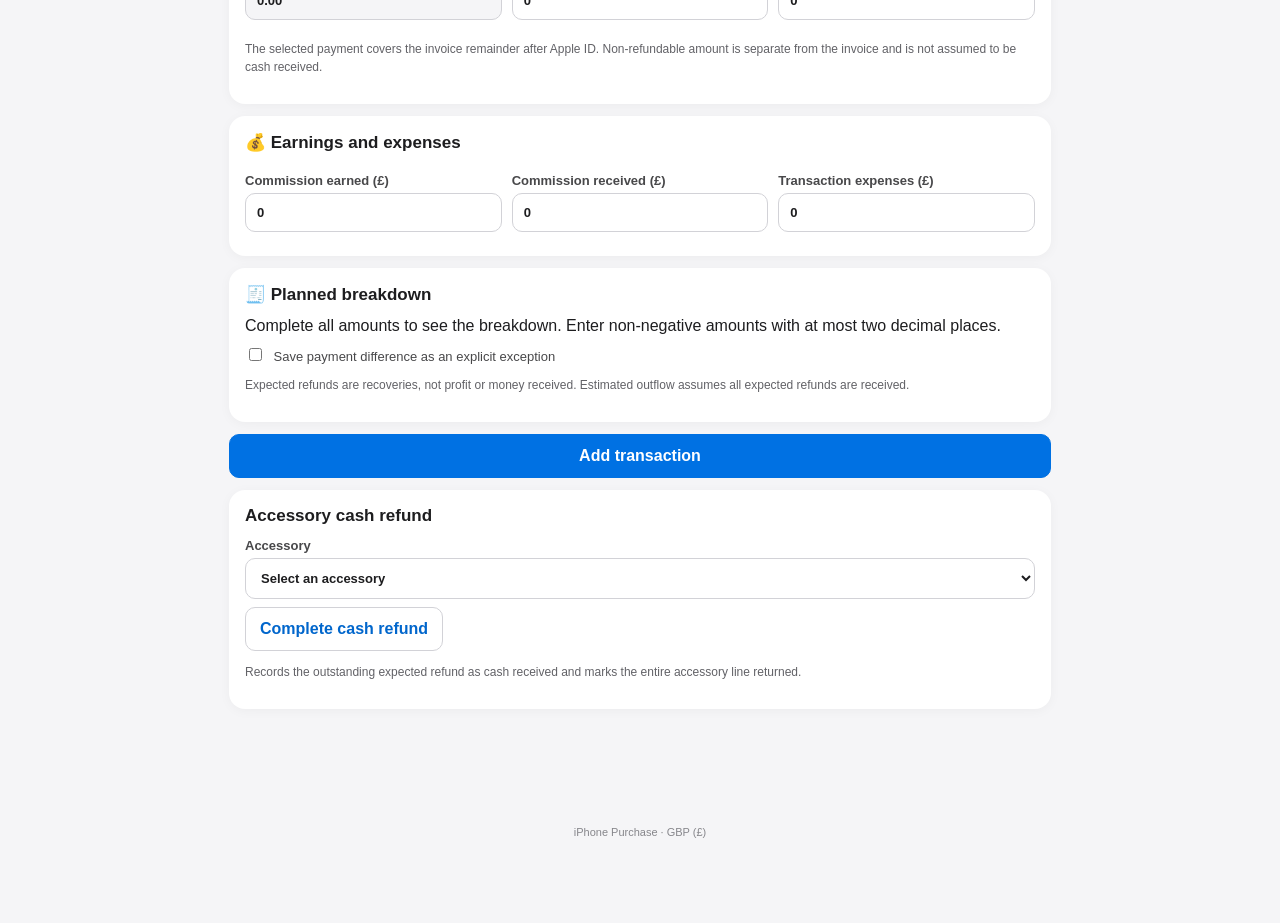
==== commit 1d9997ab: "Update planner timers and transaction history Co-authored-by: ashar15169 <353837147+ashar15169@users" ====
--- a/index.html
+++ b/index.html
@@ -11,28 +11,29 @@
 <header><h1><span class="brand" aria-hidden="true"> </span>iPhone Purchase</h1><p>Independent personal purchase-management tool. Not affiliated with Apple Inc.</p></header>
 <nav aria-label="Main navigation">
   <button class="active" data-tab="planner">📱<span>Planner</span></button>
-  <button data-tab="transactions">📋<span>Transactions</span></button>
+  <button data-tab="transactions">📋<span>History</span></button>
   <button data-tab="refunds">🔄<span>Refunds</span></button>
   <button data-tab="reports">📊<span>Reports</span></button>
 </nav>
 <main>
   <div id="notice" role="status" aria-live="polite"></div>
   <section id="planner">
+    <div class="card timer-bar"><div><small>Since last transaction</small><strong id="timer">No transaction yet</strong><small id="lastTransaction"></small></div><div><small>Others' purchase</small><strong id="otherTimer">00:00:00</strong><div class="timer-actions"><button type="button" class="secondary" id="startOtherTimer">Start</button><button type="button" class="secondary" id="stopOtherTimer">Stop</button><button type="button" class="secondary" id="resetOtherTimer">Reset</button></div></div></div>
     <h2>Purchase Planner</h2>
     <div class="card"><label>Time of purchase<input id="purchaseTime" type="datetime-local" required form="purchaseForm"></label><div id="plannerTotals" class="planner-totals" aria-live="polite"></div></div>
     <div class="card"><h3>Today &amp; cash in hand</h3><div id="dayStats" class="planner-totals"></div><div class="cash-opening"><label>Cash counted now (£)<input id="openingCash" type="number" min="0" step="0.01" placeholder="0.00"></label><button type="button" class="secondary" id="saveOpening">Set cash in hand</button></div><p class="hint">Set the cash you have counted at the start of each day. Setting it again starts a new count from now. Only cash purchases and cash refunds recorded after the count are included.</p></div>
-    <div class="card"><h3>⏱️ Purchase timers</h3><div class="timer-grid"><div><h4>My purchase</h4><strong id="timer">00:00:00</strong><div class="actions"><button type="button" class="secondary" id="startTimer">Start</button><button type="button" class="secondary" id="stopTimer">Stop</button><button type="button" class="secondary" id="resetTimer">Reset</button></div></div><div><h4>Others' purchase</h4><strong id="otherTimer">00:00:00</strong><div class="actions"><button type="button" class="secondary" id="startOtherTimer">Start</button><button type="button" class="secondary" id="stopOtherTimer">Stop</button><button type="button" class="secondary" id="resetOtherTimer">Reset</button></div></div></div><p class="hint" id="timerStats"></p></div>
+    <form id="purchaseForm">
+      <div class="card"><h3>Apple ID amount</h3><div id="sources"></div><button type="button" class="secondary" id="addSource">+ Add Apple ID balance</button><label>Non-refundable amount (£)<input id="extra" type="number" min="0" step="0.01" value="0" required></label></div>
+      <div class="card"><h3>📦 Accessories</h3><div id="accessories"></div><button type="button" class="secondary" id="addAccessory">+ Add accessory</button></div>
+      <div class="card"><h3>Add transaction · iPhones</h3><div id="phones"></div><button type="button" class="secondary" id="addPhone">+ Add iPhone</button></div>
+      <div class="card"><h3>Payment: cash or card</h3><label>Calculate remaining payment as<select id="autoPayment"><option value="cash">Cash</option><option value="debit">Card (debit)</option><option value="credit">Card (credit)</option><option value="">Manual split</option></select></label><div class="fields payment-fields"><label>Cash (£)<input id="cash" type="number" min="0" step="0.01" value="0" required></label><label>Debit card (£)<input id="debit" type="number" min="0" step="0.01" value="0" required></label><label>Credit card (£)<input id="credit" type="number" min="0" step="0.01" value="0" required></label></div><p class="hint">The selected payment covers the invoice remainder after Apple ID. Non-refundable amount is separate from the invoice and is not assumed to be cash received.</p></div>
+      <div class="card"><h3>💰 Earnings and expenses</h3><div class="fields"><label>Commission earned (£)<input id="commission" type="number" min="0" step="0.01" value="0" required></label><label>Commission received (£)<input id="commissionReceived" type="number" min="0" step="0.01" value="0" required></label><label>Transaction expenses (£)<input id="purchaseExpense" type="number" min="0" step="0.01" value="0" required></label></div></div>
+      <div class="card"><h3>🧾 Planned breakdown</h3><div id="breakdown"></div><label class="check"><input id="exception" type="checkbox"> Save payment difference as an explicit exception</label><p class="hint">Expected refunds are recoveries, not profit or money received. Estimated outflow assumes all expected refunds are received.</p></div>
+      <button class="primary" type="submit">Add transaction</button>
+    </form>
     <div class="card"><h3>Accessory cash refund</h3><label>Accessory<select id="refundAccessory"><option value="">Select an accessory</option></select></label><button type="button" class="secondary" id="completeRefund">Complete cash refund</button><p class="hint">Records the outstanding expected refund as cash received and marks the entire accessory line returned.</p></div>
-    <form id="purchaseForm">
-      <div class="card"><h3>📱 iPhones</h3><div id="phones"></div><button type="button" class="secondary" id="addPhone">+ Add iPhone</button></div>
-      <div class="card"><h3>📦 Accessories</h3><div id="accessories"></div><button type="button" class="secondary" id="addAccessory">+ Add accessory</button></div>
-      <div class="card"><h3>Payment: Apple ID · cash · card</h3><div id="sources"></div><button type="button" class="secondary" id="addSource">+ Add Apple ID balance</button><label>Calculate remaining payment as<select id="autoPayment"><option value="cash">Cash</option><option value="debit">Debit card</option><option value="credit">Credit card</option><option value="">Manual split</option></select></label><div class="fields payment-fields"><label>Cash (£)<input id="cash" type="number" min="0" step="0.01" value="0" required></label><label>Debit card (£)<input id="debit" type="number" min="0" step="0.01" value="0" required></label><label>Credit card (£)<input id="credit" type="number" min="0" step="0.01" value="0" required></label></div><p class="hint">Enter Apple ID balance and choose which payment covers the remainder. Leave acquisition rate blank if the cost is unknown.</p><div id="comparison"></div></div>
-      <div class="card"><h3>💰 Earnings and expenses</h3><div class="fields"><label>Extra non-refundable amount (£)<input id="extra" type="number" min="0" step="0.01" value="0" required></label><label>Commission earned (£)<input id="commission" type="number" min="0" step="0.01" value="0" required></label><label>Commission received (£)<input id="commissionReceived" type="number" min="0" step="0.01" value="0" required></label><label>Transaction expenses (£)<input id="purchaseExpense" type="number" min="0" step="0.01" value="0" required></label></div></div>
-      <div class="card"><h3>🧾 Planned breakdown</h3><div id="breakdown"></div><label class="check"><input id="exception" type="checkbox"> Save payment difference as an explicit exception</label><p class="hint">Expected refunds are recoveries, not profit or money received. Estimated outflow assumes all expected refunds are received.</p></div>
-      <button class="primary" type="submit">🎉 COMPLETE PURCHASE</button>
-    </form>
   </section>
-  <section id="transactions" hidden><h2>Transactions</h2><div class="card"><div id="transactionStats" class="metrics"></div></div><div class="card"><div class="fields"><label>Search<input id="search" type="search" placeholder="Reference or model"></label><label>Date<input id="filterDate" type="date"></label><label>Model<input id="filterModel" placeholder="Model"></label><label>Refund status<select id="filterRefund"><option value="">All</option><option>Awaiting return</option><option>Returned, refund pending</option><option>Partially refunded</option><option>Fully refunded</option><option>Not refundable</option></select></label><label>Verification<select id="filterVerification"><option value="">All</option><option>Awaiting verification</option><option>Match</option><option>Difference detected</option></select></label></div><div id="transactionList"></div></div></section>
+  <section id="transactions" hidden><h2>Transaction History</h2><div class="card"><div id="transactionStats" class="metrics"></div></div><div class="card"><div class="fields"><label>Search<input id="search" type="search" placeholder="Reference or model"></label><label>Date<input id="filterDate" type="date"></label><label>Model<input id="filterModel" placeholder="Model"></label><label>Refund status<select id="filterRefund"><option value="">All</option><option>Awaiting return</option><option>Returned, refund pending</option><option>Partially refunded</option><option>Fully refunded</option><option>Not refundable</option></select></label><label>Verification<select id="filterVerification"><option value="">All</option><option>Awaiting verification</option><option>Match</option><option>Difference detected</option></select></label></div><p class="hint">Refund deadlines are reminders based on 14 calendar days from the purchase date; check the retailer’s actual return policy and receipt.</p><div id="transactionList"></div></div></section>
   <section id="refunds" hidden><h2>Refunds</h2><div class="card"><div id="refundStats" class="metrics"></div></div><div id="refundList"></div></section>
   <section id="reports" hidden><h2>Earnings &amp; Reports</h2><div class="card"><div id="reportStats" class="metrics"></div><p class="hint">Estimated profit uses earned commission; it is not cash received. Profit is incomplete if balance acquisition costs are unknown.</p></div><div class="card"><h3>Add expense</h3><form id="expenseForm"><div class="fields"><label>Date<input id="expenseDate" type="date" required></label><label>Description<input id="expenseDescription" required></label><label>Category<input id="expenseCategory" required></label><label>Amount (£)<input id="expenseAmount" type="number" min="0.01" step="0.01" required></label><label>Transaction reference (optional)<input id="expenseTransaction"></label></div><button class="primary">Add expense</button></form><div id="expenseList"></div></div>
   <div class="card"><h3>☁️ Backup and privacy</h3><p class="hint">Records and invoice attachments stay in this browser on this device. They do not sync and can be lost when browser data is cleared. Export a backup regularly and keep it private.</p><div class="actions"><button id="exportJson" class="secondary">Export JSON backup</button><button id="exportCsv" class="secondary">Export transactions CSV</button></div><label>Restore JSON backup (replaces current records)<input id="importJson" type="file" accept=".json,application/json"></label></div></section>
--- a/style.css
+++ b/style.css
@@ -1,2 +1,3 @@
 :root{font-family:-apple-system,BlinkMacSystemFont,"Segoe UI",sans-serif;color:#1d1d1f;background:#f5f5f7}*{box-sizing:border-box}body{margin:0}header{padding:20px 16px 10px;max-width:850px;margin:auto}h1{font-size:23px;margin:0}header p,.hint{font-size:12px;line-height:1.5;color:#626267}header p{margin:5px 0}.brand{font-family:-apple-system,BlinkMacSystemFont,sans-serif}@supports not (-webkit-touch-callout:none){.brand{display:none}}main{max-width:850px;margin:auto;padding:12px 14px 105px}h2{font-size:22px}h3{font-size:17px;margin:0 0 12px}.card{background:#fff;border-radius:16px;padding:16px;margin:12px 0;box-shadow:0 2px 12px #0000000a}.fields{display:grid;grid-template-columns:repeat(2,minmax(0,1fr));gap:10px}label{display:block;font-size:13px;font-weight:600;color:#48484a;margin:8px 0}input,select,textarea{display:block;width:100%;margin-top:5px;border:1px solid #d2d2d7;border-radius:10px;padding:11px;font:inherit;color:#1d1d1f;background:white}input[type=checkbox]{display:inline;width:auto;margin-right:8px}.check{font-weight:400}.item{border-top:1px solid #e8e8ed;padding:12px 0}.item:first-child{border-top:0}.item h4{margin:0 0 8px}.rowline{display:flex;justify-content:space-between;gap:12px;margin:8px 0}.rowline span:last-child{text-align:right;font-weight:600;font-variant-numeric:tabular-nums}.warning{color:#b42318}.good{color:#16794b}.actions{display:flex;gap:8px;flex-wrap:wrap;margin-top:12px}button{font:inherit;cursor:pointer;min-height:44px}.primary,.secondary{border-radius:10px;padding:10px 14px;font-weight:600}.primary{background:#0071e3;color:white;border:1px solid #0071e3}.secondary{background:white;color:#0066cc;border:1px solid #d2d2d7}form>.primary{width:100%;font-size:16px}.danger{color:#b42318}.metrics{display:grid;grid-template-columns:repeat(2,minmax(0,1fr));gap:9px}.metric{background:#f5f5f7;border-radius:10px;padding:11px;overflow-wrap:anywhere}.metric small{display:block;color:#626267;font-size:11px}.metric strong{display:block;margin-top:5px;font-size:18px}.record{overflow-wrap:anywhere}nav{position:fixed;z-index:5;bottom:0;left:0;right:0;background:#ffffffed;border-top:1px solid #d2d2d7;display:flex;padding:5px 4px calc(5px + env(safe-area-inset-bottom));backdrop-filter:blur(12px)}nav button{flex:1;background:none;border:0;color:#6e6e73;font-size:18px;padding:3px}nav button span{display:block;font-size:10px}nav button.active{color:#0071e3;font-weight:700}#notice:not(:empty){padding:12px;border-radius:10px;background:#fff2d6;color:#633b00;margin-bottom:12px}dialog{border:0;border-radius:18px;box-shadow:0 8px 50px #0003;width:min(94%,560px);max-height:90vh;overflow:auto}dialog::backdrop{background:#0008}dialog .primary{width:auto}footer{text-align:center;color:#86868b;font-size:11px;margin-bottom:85px}#timer{font-size:28px;font-variant-numeric:tabular-nums}@media(min-width:650px){.fields,.metrics{grid-template-columns:repeat(3,minmax(0,1fr))}}
 .planner-totals{display:flex;gap:8px;overflow-x:auto;padding:4px 0}.planner-totals .metric{flex:1 0 110px}.compact-row{display:grid;grid-template-columns:minmax(0,2fr) minmax(0,1fr) auto;gap:8px;align-items:end}.compact-row label{min-width:0;margin:0}.compact-row input{min-width:0}.compact-row button{padding:10px 12px}.item details{margin-top:8px}.item summary{font-size:12px;color:#0066cc;cursor:pointer}.cash-opening{display:flex;gap:8px;align-items:end}.cash-opening label{flex:1;margin-bottom:0}.timer-grid{display:grid;grid-template-columns:repeat(2,minmax(0,1fr));gap:12px}.timer-grid h4{margin:0 0 8px}.timer-grid strong{font-size:22px;font-variant-numeric:tabular-nums}.timer-grid .actions button{padding:8px}.payment-fields input[readonly]{background:#f5f5f7}
+.timer-bar{display:flex;align-items:flex-start;justify-content:space-between;gap:8px;padding:12px}.timer-bar>div{min-width:0}.timer-bar small{display:block;color:#626267;font-size:11px}.timer-bar strong,.timer-bar #timer{display:block;font-size:16px;font-variant-numeric:tabular-nums}.timer-actions{display:flex;gap:4px;margin-top:4px}.timer-actions button{min-height:36px;padding:5px;font-size:12px}.source-row{display:flex;gap:8px;align-items:end}.source-row label{flex:1;min-width:0;margin:0}.source-row button{padding:10px 12px}.table-wrap{overflow-x:auto}table{border-collapse:collapse;width:100%;min-width:900px;font-size:13px}th,td{text-align:left;vertical-align:top;padding:10px;border-bottom:1px solid #e8e8ed}th{white-space:nowrap}td{min-width:120px}td details{min-width:180px}#completionMessage{white-space:pre-line}
